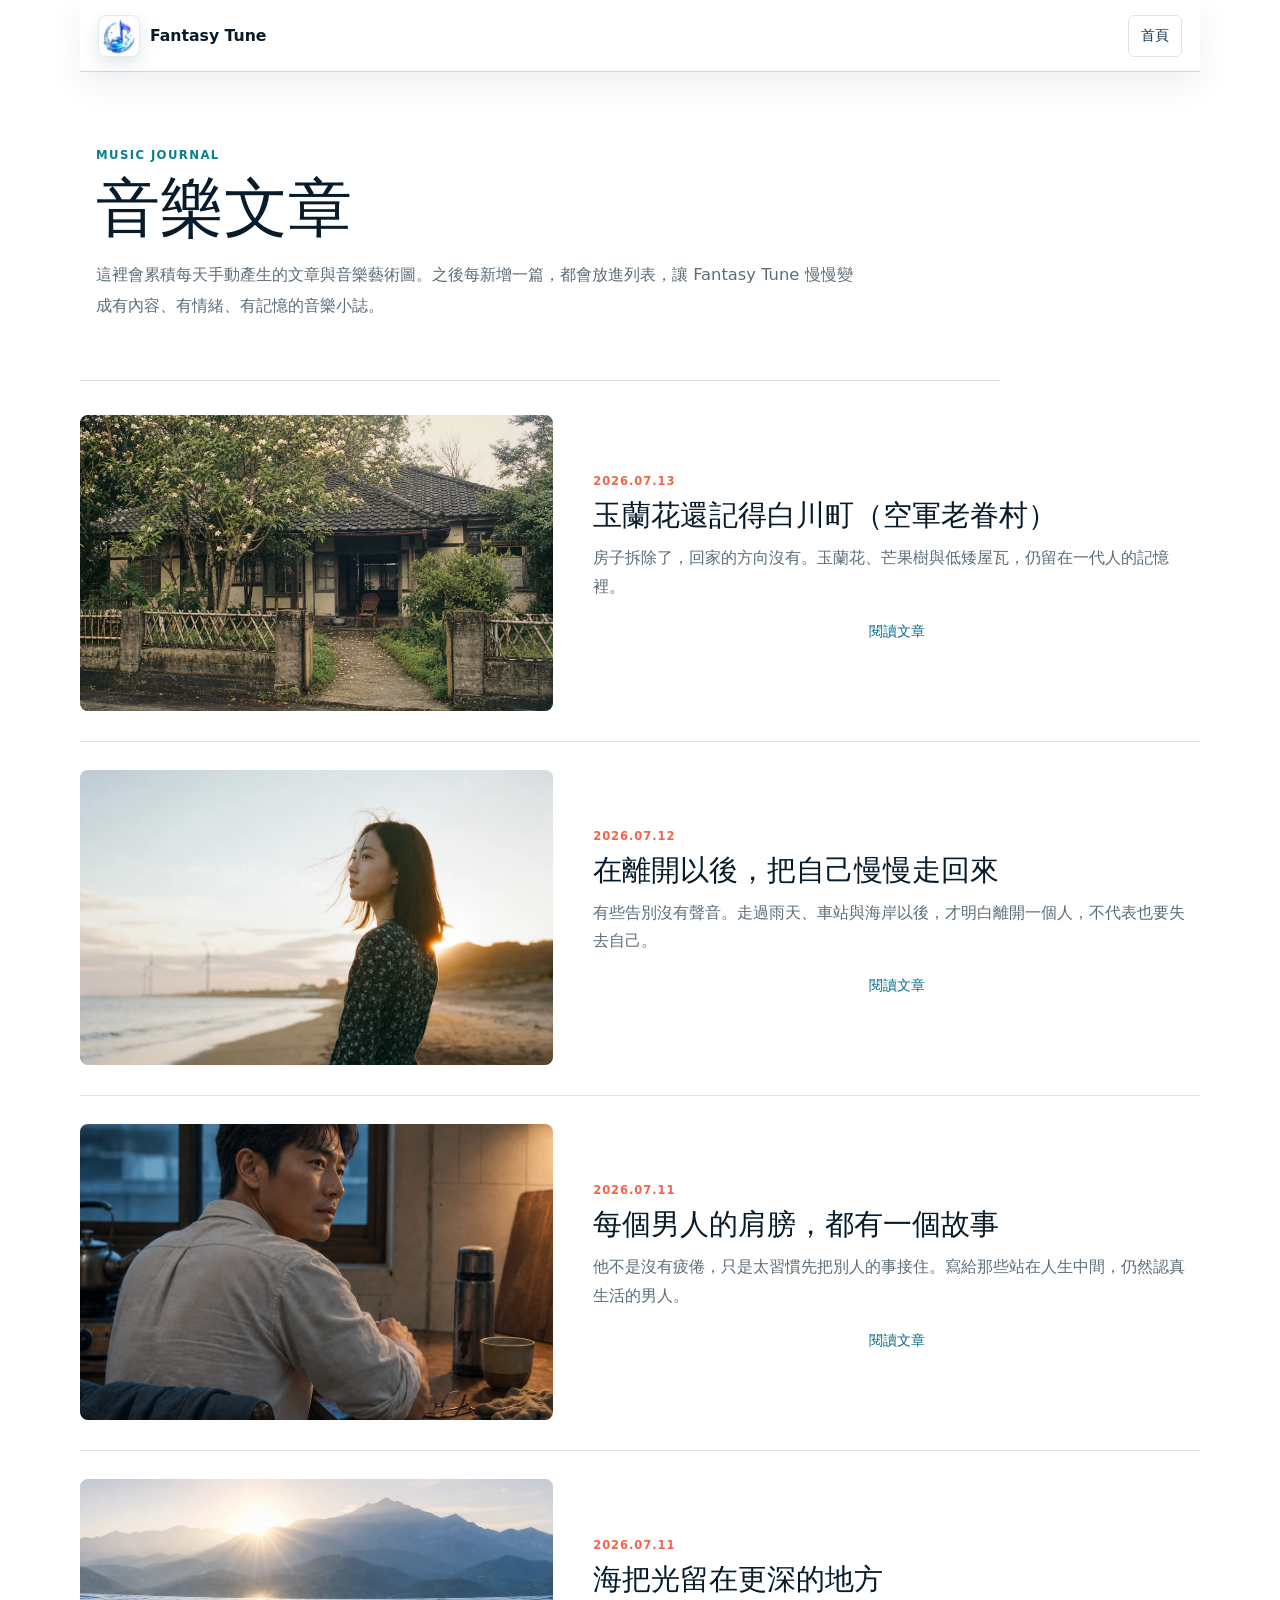
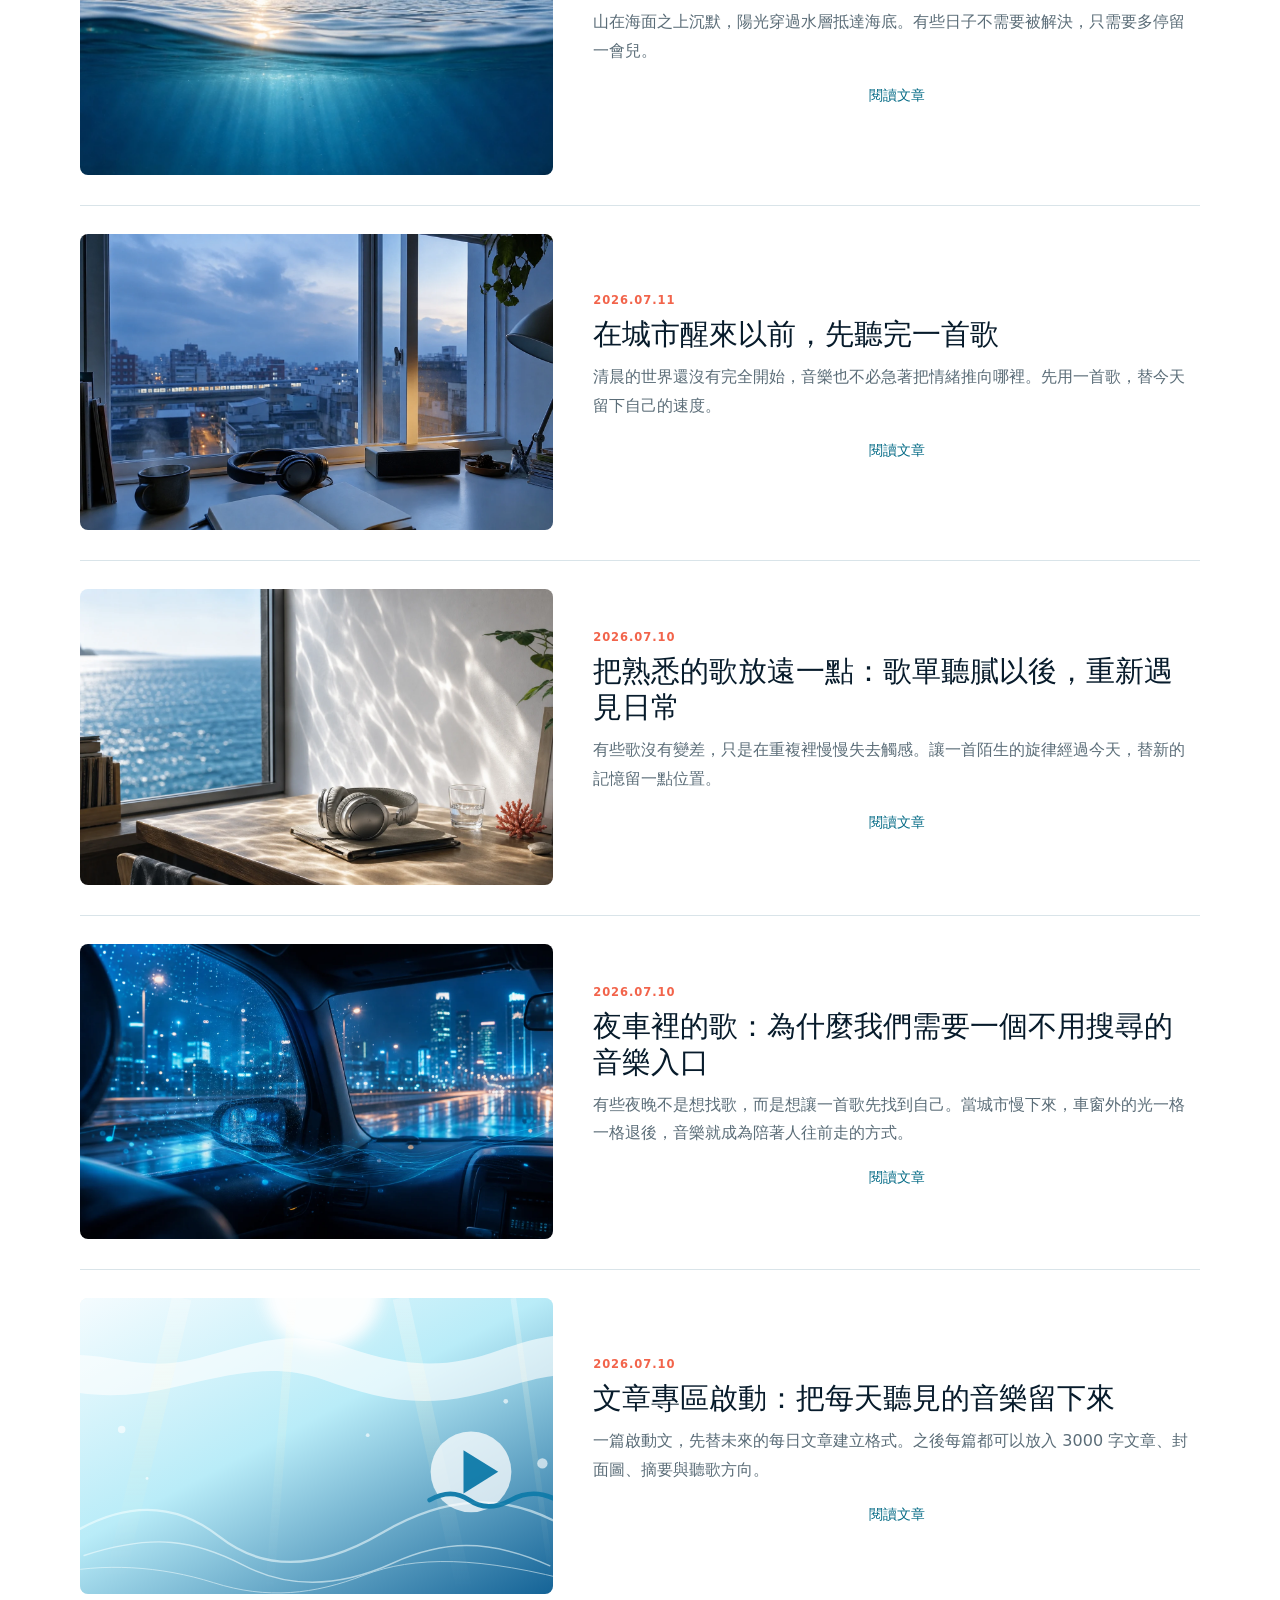
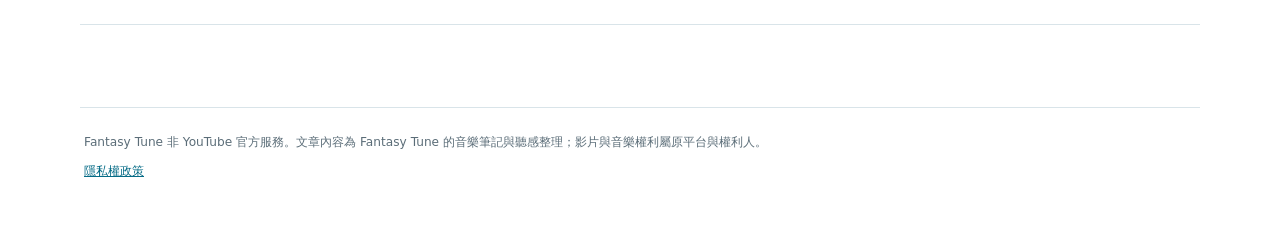
==== articles.html @ 17bbf9a2 "Publish Shirakawa air force village photo essay" ====
<!doctype html>
<html lang="zh-Hant">
  <head>
    <meta charset="UTF-8" />
    <meta name="viewport" content="width=device-width, initial-scale=1.0" />
    <meta name="description" content="Fantasy Tune 音樂文章專區，累積每日音樂心情、聽歌筆記與療癒聲景文章。" />
    <meta name="theme-color" content="#f8fdff" />
    <meta property="og:type" content="website" />
    <meta property="og:locale" content="zh_TW" />
    <meta property="og:site_name" content="Fantasy Tune" />
    <meta property="og:title" content="Fantasy Tune 音樂文章" />
    <meta property="og:description" content="每天累積一篇音樂文章，記錄趨勢、心情、夜晚與陪伴感。" />
    <meta property="og:image" content="https://fantasy-76930.github.io/Fantasy-Tune/assets/article-cover-default.svg" />
    <title>Fantasy Tune 音樂文章</title>
    <link rel="manifest" href="./manifest.webmanifest" />
    <link rel="icon" href="./assets/favicon.ico" sizes="any" />
    <link rel="icon" href="./assets/favicon-32.png" type="image/png" sizes="32x32" />
    <link rel="apple-touch-icon" href="./assets/apple-touch-icon.png" />
    <link rel="stylesheet" href="./styles.css?v=41" />
  </head>
  <body>
    <div class="app-shell article-shell">
      <header class="topbar" aria-label="主要導覽">
        <a class="brand" href="./" aria-label="Fantasy Tune 首頁">
          <span class="brand-mark" aria-hidden="true">
            <img src="./assets/icon-192.png" alt="" />
          </span>
          <span>Fantasy Tune</span>
        </a>
        <div class="topbar-actions">
          <a class="icon-button" href="./">首頁</a>
        </div>
      </header>

      <main class="article-index">
        <section class="article-hero" aria-labelledby="articleIndexTitle">
          <p class="eyebrow">Music journal</p>
          <h1 id="articleIndexTitle">音樂文章</h1>
          <p>
            這裡會累積每天手動產生的文章與音樂藝術圖。之後每新增一篇，都會放進列表，讓 Fantasy Tune 慢慢變成有內容、有情緒、有記憶的音樂小誌。
          </p>
        </section>

        <section class="article-list" aria-label="文章列表">
          <article class="article-card">
            <a class="article-cover" href="./articles/2026-07-13-shirakawa-air-force-village.html">
              <img
                class="article-shirakawa-cover"
                src="./assets/article-2026-07-13-shirakawa-village-01.webp"
                alt="玉蘭花樹下的白川町空軍老眷村日式平房"
              />
            </a>
            <div class="article-card-body">
              <p class="article-date">2026.07.13</p>
              <h2>
                <a href="./articles/2026-07-13-shirakawa-air-force-village.html">玉蘭花還記得白川町（空軍老眷村）</a>
              </h2>
              <p>
                房子拆除了，回家的方向沒有。玉蘭花、芒果樹與低矮屋瓦，仍留在一代人的記憶裡。
              </p>
              <a class="text-link" href="./articles/2026-07-13-shirakawa-air-force-village.html">閱讀文章</a>
            </div>
          </article>

          <article class="article-card">
            <a class="article-cover" href="./articles/2026-07-12-walking-back-to-myself.html">
              <img
                class="article-walking-cover"
                src="./assets/article-2026-07-12-walking-back-01.webp"
                alt="夕陽下，一名女子獨自站在海岸回望"
              />
            </a>
            <div class="article-card-body">
              <p class="article-date">2026.07.12</p>
              <h2>
                <a href="./articles/2026-07-12-walking-back-to-myself.html">在離開以後，把自己慢慢走回來</a>
              </h2>
              <p>
                有些告別沒有聲音。走過雨天、車站與海岸以後，才明白離開一個人，不代表也要失去自己。
              </p>
              <a class="text-link" href="./articles/2026-07-12-walking-back-to-myself.html">閱讀文章</a>
            </div>
          </article>

          <article class="article-card">
            <a class="article-cover" href="./articles/2026-07-11-every-man-shoulders.html">
              <img
                src="./assets/article-2026-07-11-every-man-shoulders-01.webp"
                alt="清晨窗邊，一名中年男人安靜坐在桌前回望"
              />
            </a>
            <div class="article-card-body">
              <p class="article-date">2026.07.11</p>
              <h2>
                <a href="./articles/2026-07-11-every-man-shoulders.html">每個男人的肩膀，都有一個故事</a>
              </h2>
              <p>
                他不是沒有疲倦，只是太習慣先把別人的事接住。寫給那些站在人生中間，仍然認真生活的男人。
              </p>
              <a class="text-link" href="./articles/2026-07-11-every-man-shoulders.html">閱讀文章</a>
            </div>
          </article>

          <article class="article-card">
            <a class="article-cover" href="./articles/2026-07-11-light-through-the-sea.html">
              <img
                class="article-ocean-cover"
                src="./assets/article-2026-07-11-light-through-sea-01.webp"
                alt="山脈、海面與陽光穿透海底的寧靜景象"
              />
            </a>
            <div class="article-card-body">
              <p class="article-date">2026.07.11</p>
              <h2>
                <a href="./articles/2026-07-11-light-through-the-sea.html">海把光留在更深的地方</a>
              </h2>
              <p>
                山在海面之上沉默，陽光穿過水層抵達海底。有些日子不需要被解決，只需要多停留一會兒。
              </p>
              <a class="text-link" href="./articles/2026-07-11-light-through-the-sea.html">閱讀文章</a>
            </div>
          </article>

          <article class="article-card">
            <a class="article-cover" href="./articles/2026-07-11-before-city-wakes.html">
              <img
                src="./assets/article-2026-07-11-before-city-wakes.webp"
                alt="清晨城市窗景前的耳機、筆記本、茶杯與音響"
              />
            </a>
            <div class="article-card-body">
              <p class="article-date">2026.07.11</p>
              <h2>
                <a href="./articles/2026-07-11-before-city-wakes.html">在城市醒來以前，先聽完一首歌</a>
              </h2>
              <p>
                清晨的世界還沒有完全開始，音樂也不必急著把情緒推向哪裡。先用一首歌，替今天留下自己的速度。
              </p>
              <a class="text-link" href="./articles/2026-07-11-before-city-wakes.html">閱讀文章</a>
            </div>
          </article>

          <article class="article-card">
            <a class="article-cover" href="./articles/2026-07-10-unfamiliar-song.html">
              <img
                src="./assets/article-2026-07-10-unfamiliar-song.webp"
                alt="海景窗邊的木桌、耳機與映在白牆上的水面波光"
              />
            </a>
            <div class="article-card-body">
              <p class="article-date">2026.07.10</p>
              <h2>
                <a href="./articles/2026-07-10-unfamiliar-song.html">把熟悉的歌放遠一點：歌單聽膩以後，重新遇見日常</a>
              </h2>
              <p>
                有些歌沒有變差，只是在重複裡慢慢失去觸感。讓一首陌生的旋律經過今天，替新的記憶留一點位置。
              </p>
              <a class="text-link" href="./articles/2026-07-10-unfamiliar-song.html">閱讀文章</a>
            </div>
          </article>

          <article class="article-card">
            <a class="article-cover" href="./articles/2026-07-10-night-drive-music-companion.html">
              <img src="./assets/article-2026-07-10-night-drive.webp" alt="夜晚車窗外的城市燈光與藍色音樂流線" />
            </a>
            <div class="article-card-body">
              <p class="article-date">2026.07.10</p>
              <h2>
                <a href="./articles/2026-07-10-night-drive-music-companion.html">夜車裡的歌：為什麼我們需要一個不用搜尋的音樂入口</a>
              </h2>
              <p>
                有些夜晚不是想找歌，而是想讓一首歌先找到自己。當城市慢下來，車窗外的光一格一格退後，音樂就成為陪著人往前走的方式。
              </p>
              <a class="text-link" href="./articles/2026-07-10-night-drive-music-companion.html">閱讀文章</a>
            </div>
          </article>

          <article class="article-card">
            <a class="article-cover" href="./articles/2026-07-10-fantasy-tune-start.html">
              <img src="./assets/article-cover-default.svg" alt="深海光線與播放鍵的音樂文章封面" />
            </a>
            <div class="article-card-body">
              <p class="article-date">2026.07.10</p>
              <h2>
                <a href="./articles/2026-07-10-fantasy-tune-start.html">文章專區啟動：把每天聽見的音樂留下來</a>
              </h2>
              <p>
                一篇啟動文，先替未來的每日文章建立格式。之後每篇都可以放入 3000 字文章、封面圖、摘要與聽歌方向。
              </p>
              <a class="text-link" href="./articles/2026-07-10-fantasy-tune-start.html">閱讀文章</a>
            </div>
          </article>
        </section>
      </main>

      <footer class="site-footer" aria-label="網站聲明">
        <p>Fantasy Tune 非 YouTube 官方服務。文章內容為 Fantasy Tune 的音樂筆記與聽感整理；影片與音樂權利屬原平台與權利人。</p>
        <p><a href="./privacy.html">隱私權政策</a></p>
      </footer>
    </div>
  </body>
</html>
---- styles.css ----
:root {
  --ink: #071b2b;
  --ink-soft: #183446;
  --muted: #5b6d78;
  --soft: #81929d;
  --line: #d9e4e9;
  --line-strong: #b7cbd3;
  --white: #ffffff;
  --mist: #f4f8f9;
  --ice: #e9f5f7;
  --ocean: #056b86;
  --deep-ocean: #073852;
  --teal: #00a7a5;
  --coral: #f2644b;
  --amber: #e8a72d;
  --green: #4d9b72;
  --violet: #765b9a;
  --blue: #4d8bc8;
  --red: #e9544d;
  --cyan: #087f91;
  --accent: #056b86;
  --panel: rgb(255 255 255 / 92%);
  --shadow-sm: 0 8px 24px rgb(8 46 66 / 8%);
  --shadow-md: 0 18px 48px rgb(8 46 66 / 12%);
  color: var(--ink);
  background: var(--white);
  font-family:
    Inter,
    "Noto Sans TC",
    "PingFang TC",
    "Microsoft JhengHei",
    system-ui,
    sans-serif;
  font-synthesis: none;
  text-rendering: optimizeLegibility;
}

* {
  box-sizing: border-box;
}

html {
  scroll-behavior: smooth;
}

body {
  min-width: 320px;
  min-height: 100vh;
  margin: 0;
  overflow-x: hidden;
  background: var(--white);
}

body::before {
  display: none;
}

button,
input {
  font: inherit;
}

button,
a {
  -webkit-tap-highlight-color: transparent;
}

button:focus-visible,
a:focus-visible,
input:focus-visible,
summary:focus-visible {
  outline: 3px solid rgb(0 167 165 / 28%);
  outline-offset: 3px;
}

img {
  display: block;
  max-width: 100%;
}

svg {
  display: block;
  width: 20px;
  height: 20px;
  fill: currentColor;
}

h1,
h2,
h3,
p {
  margin-top: 0;
}

h1,
h2,
h3 {
  color: var(--ink);
  font-weight: 780;
  letter-spacing: 0;
}

a {
  color: inherit;
}

[hidden] {
  display: none !important;
}

.app-shell {
  width: min(calc(100% - 32px), 1440px);
  margin: 0 auto;
  padding: 0 0 46px;
}

.topbar {
  position: sticky;
  top: 0;
  z-index: 20;
  display: flex;
  min-height: 72px;
  align-items: center;
  gap: 26px;
  padding: 10px 18px;
  border: 0;
  border-bottom: 1px solid rgb(183 203 211 / 72%);
  border-radius: 0;
  background: rgb(255 255 255 / 94%);
  box-shadow: 0 12px 34px rgb(8 46 66 / 7%);
  backdrop-filter: blur(20px) saturate(1.2);
}

.brand {
  display: inline-flex;
  flex: 0 0 auto;
  align-items: center;
  gap: 10px;
  color: var(--ink);
  font-size: 0.98rem;
  font-weight: 820;
  text-decoration: none;
  white-space: nowrap;
}

.brand-mark {
  display: grid;
  width: 42px;
  height: 42px;
  place-items: center;
  overflow: hidden;
  border: 1px solid rgb(7 56 82 / 10%);
  border-radius: 8px;
  background: #fff;
  box-shadow: 0 7px 18px rgb(8 68 91 / 12%);
}

.brand-mark img {
  width: 100%;
  height: 100%;
  object-fit: cover;
}

.primary-nav {
  display: flex;
  min-width: 0;
  align-items: center;
  gap: 4px;
}

.primary-nav a {
  display: inline-flex;
  min-height: 38px;
  align-items: center;
  padding: 0 11px;
  color: var(--muted);
  border-radius: 6px;
  font-size: 0.88rem;
  font-weight: 690;
  text-decoration: none;
  white-space: nowrap;
}

.primary-nav a:hover {
  color: var(--ink);
  background: var(--mist);
}

.primary-nav a.is-current {
  color: var(--deep-ocean);
  background: var(--ice);
}

.topbar-actions {
  display: flex;
  min-width: 0;
  align-items: center;
  gap: 8px;
  margin-left: auto;
}

.visitor-counter,
.icon-button,
.primary-action,
.secondary-action,
.text-link,
.song-actions a,
.search-row button {
  display: inline-flex;
  align-items: center;
  justify-content: center;
  text-decoration: none;
}

.visitor-counter {
  min-height: 40px;
  gap: 7px;
  padding: 0 9px;
  color: var(--muted);
  border: 1px solid var(--line);
  border-radius: 6px;
  background: rgb(255 255 255 / 78%);
  font-size: 0.75rem;
  white-space: nowrap;
}

.visitor-counter img {
  width: auto;
  max-width: 166px;
  height: 20px;
  object-fit: contain;
}

.icon-button {
  min-width: 42px;
  min-height: 42px;
  gap: 7px;
  padding: 0 12px;
  color: var(--ink-soft);
  border: 1px solid var(--line);
  border-radius: 6px;
  background: #fff;
  cursor: pointer;
  font-size: 0.86rem;
  font-weight: 720;
}

.icon-button:hover {
  border-color: var(--line-strong);
  background: var(--mist);
}

.share-button {
  color: #fff;
  border-color: var(--ocean);
  background: var(--ocean);
}

.share-button:hover {
  color: #fff;
  border-color: var(--deep-ocean);
  background: var(--deep-ocean);
}

.hero {
  position: relative;
  isolation: isolate;
  min-height: 720px;
  overflow: hidden;
  padding: 82px 56px 62px;
  color: #fff;
  background: #087f9f url("./assets/deepsea-background.webp") center 42% / cover no-repeat;
}

.hero::before {
  position: absolute;
  inset: 0;
  z-index: -1;
  content: "";
  background: rgb(2 34 51 / 30%);
}

.hero-copy {
  position: relative;
  z-index: 2;
  max-width: 640px;
  min-width: 0;
}

.hero .eyebrow {
  color: #c8fff7;
}

.eyebrow {
  margin-bottom: 13px;
  color: var(--cyan);
  font-size: 0.73rem;
  font-weight: 820;
  letter-spacing: 0.12em;
  text-transform: uppercase;
}

.hero h1 {
  max-width: 700px;
  margin-bottom: 24px;
  color: #fff;
  font-size: 5rem;
  line-height: 0.95;
  text-shadow: 0 5px 28px rgb(0 28 44 / 24%);
}

.hero h1 span {
  display: block;
}

.hero h1 span:last-child {
  color: #fff;
}

.intro {
  max-width: 610px;
  margin-bottom: 18px;
  color: rgb(255 255 255 / 92%);
  font-size: 1.08rem;
  line-height: 1.8;
}

.terms-note {
  max-width: 610px;
  margin-bottom: 24px;
  color: rgb(255 255 255 / 70%);
  font-size: 0.78rem;
  line-height: 1.7;
}

.terms-note a {
  color: #fff;
  font-weight: 730;
}

.signal-row {
  display: grid;
  grid-template-columns: repeat(3, minmax(0, 1fr));
  max-width: 570px;
  margin: 0 0 24px;
  border-top: 1px solid rgb(255 255 255 / 30%);
  border-bottom: 1px solid rgb(255 255 255 / 30%);
}

.signal-row > span {
  display: grid;
  min-height: 74px;
  align-content: center;
  gap: 2px;
  padding: 12px 16px;
  color: rgb(255 255 255 / 72%);
  font-size: 0.73rem;
}

.signal-row > span + span {
  border-left: 1px solid rgb(255 255 255 / 25%);
}

.signal-row strong {
  color: #fff;
  font-size: 1.28rem;
  font-weight: 810;
}

.hero-actions {
  display: flex;
  flex-wrap: wrap;
  gap: 10px;
}

.primary-action,
.secondary-action {
  min-height: 48px;
  gap: 8px;
  padding: 0 18px;
  border-radius: 6px;
  font-size: 0.92rem;
  font-weight: 780;
}

.primary-action {
  color: #fff;
  background: var(--deep-ocean);
  box-shadow: 0 12px 28px rgb(7 56 82 / 22%);
}

.primary-action:hover {
  background: var(--ocean);
  transform: translateY(-1px);
}

.hero .primary-action {
  color: var(--deep-ocean);
  background: #fff;
  box-shadow: 0 14px 30px rgb(0 29 44 / 22%);
}

.hero .primary-action:hover {
  color: #fff;
  background: var(--deep-ocean);
}

.hero .secondary-action {
  color: #fff;
  border-color: rgb(255 255 255 / 46%);
  background: rgb(4 40 57 / 36%);
  backdrop-filter: blur(12px);
}

.hero .secondary-action:hover {
  background: rgb(4 40 57 / 62%);
}

.secondary-action {
  color: var(--ink);
  border: 1px solid var(--line-strong);
  background: rgb(255 255 255 / 74%);
}

.secondary-action:hover {
  background: #fff;
}

.now-card {
  position: absolute;
  right: 42px;
  bottom: 34px;
  z-index: 3;
  display: grid;
  width: min(470px, 42%);
  grid-template-columns: 168px minmax(0, 1fr);
  min-width: 0;
  min-height: 156px;
  overflow: hidden;
  color: #fff;
  border: 1px solid rgb(255 255 255 / 24%);
  border-radius: 8px;
  background: rgb(2 29 44 / 86%);
  box-shadow: 0 24px 58px rgb(0 25 39 / 28%);
  backdrop-filter: blur(20px) saturate(1.15);
}

.now-media {
  position: relative;
  min-height: 156px;
  overflow: hidden;
  background: var(--deep-ocean);
}

.now-media::after {
  position: absolute;
  inset: 0;
  content: "";
  background: rgb(2 23 36 / 10%);
}

.now-media img {
  width: 100%;
  height: 100%;
  object-fit: cover;
  transition: transform 420ms ease;
}

.now-card:hover .now-media img {
  transform: scale(1.035);
}

.equalizer {
  position: absolute;
  right: 14px;
  bottom: 14px;
  z-index: 2;
  display: flex;
  height: 40px;
  align-items: end;
  gap: 4px;
  padding: 8px 9px;
  border: 1px solid rgb(255 255 255 / 24%);
  border-radius: 6px;
  background: rgb(3 32 47 / 68%);
  backdrop-filter: blur(10px);
}

.equalizer span {
  width: 3px;
  height: 10px;
  border-radius: 1px;
  background: #6be0d1;
  animation: equalize 760ms ease-in-out infinite alternate;
}

.equalizer span:nth-child(2),
.equalizer span:nth-child(5) {
  animation-delay: -240ms;
}

.equalizer span:nth-child(3),
.equalizer span:nth-child(7) {
  animation-delay: -460ms;
}

.equalizer span:nth-child(4) {
  animation-delay: -120ms;
}

.now-card-body {
  min-width: 0;
  padding: 18px;
}

.now-label {
  margin-bottom: 7px;
  color: var(--coral);
  font-size: 0.72rem;
  font-weight: 830;
  letter-spacing: 0.08em;
}

.now-card h2 {
  display: -webkit-box;
  margin-bottom: 8px;
  overflow: hidden;
  color: #fff;
  font-size: 1.18rem;
  line-height: 1.28;
  overflow-wrap: anywhere;
  -webkit-box-orient: vertical;
  -webkit-line-clamp: 2;
}

.now-card-body > p:not(.now-label) {
  margin-bottom: 0;
  color: rgb(255 255 255 / 68%);
  font-size: 0.76rem;
  line-height: 1.5;
}

.mini-list {
  display: none;
}

.mini-list a {
  display: grid;
  grid-template-columns: 30px minmax(0, 1fr);
  gap: 2px 10px;
  align-items: center;
  padding: 10px 2px;
  text-decoration: none;
}

.mini-list a + a {
  border-top: 1px solid var(--line);
}

.mini-list a:hover strong {
  color: var(--ocean);
}

.mini-list span {
  grid-row: span 2;
  color: var(--soft);
  font-size: 0.78rem;
  font-weight: 780;
}

.mini-list strong,
.mini-list small {
  overflow: hidden;
  text-overflow: ellipsis;
  white-space: nowrap;
}

.mini-list strong {
  color: var(--ink);
  font-size: 0.86rem;
}

.mini-list small {
  color: var(--muted);
  font-size: 0.76rem;
}

.ticker-strip {
  overflow: hidden;
  border-bottom: 1px solid var(--line);
  background: #fff;
}

.ticker-window {
  display: flex;
  min-height: 50px;
  align-items: center;
  overflow: hidden;
}

.ticker-track {
  display: flex;
  width: max-content;
  min-width: 100%;
  gap: 34px;
  padding: 0 18px;
  color: var(--muted);
  font-size: 0.8rem;
  white-space: nowrap;
  animation: tickerMove 46s linear infinite;
}

.ticker-track span {
  display: inline-flex;
  align-items: center;
  gap: 9px;
}

.ticker-track span::before {
  width: 20px;
  height: 2px;
  background: var(--coral);
  content: "";
}

.ticker-track strong {
  color: var(--ink);
}

.content-map {
  display: grid;
  grid-template-columns: repeat(4, minmax(0, 1fr));
  border-bottom: 1px solid var(--line);
  background: #fff;
}

.content-map a {
  display: grid;
  grid-template-columns: 34px minmax(0, 1fr);
  gap: 3px 10px;
  min-width: 0;
  padding: 24px 22px;
  color: var(--ink);
  text-decoration: none;
  transition: background-color 160ms ease;
}

.content-map a + a {
  border-left: 1px solid var(--line);
}

.content-map a:hover,
.content-map a.is-current {
  background: var(--mist);
}

.content-map a.is-current {
  box-shadow: inset 0 3px var(--teal);
}

.content-map span {
  grid-row: span 2;
  color: var(--coral);
  font-family: "SFMono-Regular", Consolas, monospace;
  font-size: 0.72rem;
  font-weight: 780;
}

.content-map strong {
  overflow: hidden;
  font-size: 0.92rem;
  text-overflow: ellipsis;
  white-space: nowrap;
}

.content-map small {
  color: var(--muted);
  font-size: 0.72rem;
}

.pack-section,
.song-section,
.ambient-section,
.search-section,
.article-section,
.article-index {
  margin-top: 96px;
  scroll-margin-top: 96px;
}

.section-heading {
  display: grid;
  grid-template-columns: 48px minmax(0, 1fr) auto;
  align-items: end;
  gap: 18px;
  margin-bottom: 28px;
  padding-bottom: 20px;
  border-bottom: 1px solid var(--line);
}

.section-number {
  position: relative;
  align-self: stretch;
  color: var(--line-strong);
  font-family: "SFMono-Regular", Consolas, monospace;
  font-size: 1rem;
  font-weight: 760;
}

.section-heading .section-number::after {
  position: absolute;
  top: 30px;
  left: 7px;
  width: 1px;
  height: 30px;
  content: "";
  background: var(--line-strong);
  box-shadow:
    7px 8px 0 1px var(--line),
    15px 18px 0 0 var(--line-strong);
}

.ambient-number {
  display: block;
  margin-bottom: 24px;
  color: rgb(255 255 255 / 36%);
}

.section-heading h2 {
  margin-bottom: 8px;
  font-size: 2rem;
  line-height: 1.15;
}

.section-deck {
  max-width: 680px;
  margin: 0;
  color: var(--muted);
  font-size: 0.92rem;
  line-height: 1.7;
}

.text-link {
  flex: 0 0 auto;
  min-height: 40px;
  gap: 6px;
  color: var(--ocean);
  font-size: 0.86rem;
  font-weight: 780;
}

.text-link:hover {
  color: var(--coral);
}

.text-link svg {
  width: 17px;
  height: 17px;
  fill: none;
  stroke: currentColor;
  stroke-linecap: round;
  stroke-linejoin: round;
  stroke-width: 1.8;
}

.pack-grid {
  display: grid;
  grid-template-columns: repeat(4, minmax(0, 1fr));
  gap: 12px;
  padding: 0;
}

.pack-card {
  position: relative;
  display: grid;
  grid-template-columns: 72px minmax(0, 1fr) 38px;
  min-height: 112px;
  align-items: center;
  gap: 13px;
  padding: 13px;
  overflow: hidden;
  color: var(--ink);
  border: 1px solid var(--line);
  border-radius: 8px;
  background: #fff;
  text-align: left;
  cursor: pointer;
  transition:
    border-color 160ms ease,
    box-shadow 160ms ease,
    transform 160ms ease;
}

.pack-card:nth-child(1),
.pack-card:nth-child(2),
.pack-card:nth-child(11),
.pack-card:nth-child(12) {
  grid-column: span 2;
  grid-template-columns: 92px minmax(0, 1fr) 42px;
}

.pack-card:nth-child(1) .pack-thumb,
.pack-card:nth-child(2) .pack-thumb,
.pack-card:nth-child(11) .pack-thumb,
.pack-card:nth-child(12) .pack-thumb {
  width: 92px;
  height: 82px;
}

.pack-card:hover {
  border-color: var(--line-strong);
  box-shadow: var(--shadow-sm);
  transform: translateY(-2px);
}

.pack-card.is-active {
  border-color: var(--accent);
  box-shadow: 0 0 0 2px color-mix(in srgb, var(--accent) 14%, transparent);
}

.pack-thumb {
  width: 72px;
  height: 72px;
  border-radius: 6px;
  background-position: center;
  background-size: cover;
}

.pack-copy {
  display: grid;
  min-width: 0;
  gap: 5px;
}

.pack-copy strong {
  overflow: hidden;
  color: var(--ink);
  font-size: 0.96rem;
  text-overflow: ellipsis;
  white-space: nowrap;
}

.pack-copy span {
  display: -webkit-box;
  overflow: hidden;
  color: var(--muted);
  font-size: 0.78rem;
  line-height: 1.45;
  -webkit-box-orient: vertical;
  -webkit-line-clamp: 2;
}

.play-chip {
  display: grid;
  width: 38px;
  height: 38px;
  place-items: center;
  color: var(--ocean);
  border: 1px solid var(--line);
  border-radius: 6px;
  background: var(--ice);
}

.play-chip svg {
  width: 17px;
  height: 17px;
}

.pack-card.is-active .play-chip {
  color: #fff;
  border-color: var(--accent);
  background: var(--accent);
}

.song-grid {
  display: grid;
  grid-template-columns: repeat(12, minmax(0, 1fr));
  column-gap: 24px;
}

.song-card {
  position: relative;
  display: grid;
  grid-column: span 6;
  grid-template-columns: 38px 88px minmax(0, 1fr) auto;
  min-width: 0;
  min-height: 112px;
  align-items: center;
  gap: 14px;
  padding: 14px 3px;
  border-bottom: 1px solid var(--line);
  background: #fff;
  animation: cardIn 420ms both;
  animation-delay: var(--delay);
  transition: background-color 160ms ease;
}

.song-card:hover {
  background: var(--mist);
}

.rank {
  color: var(--soft);
  font-family: "SFMono-Regular", Consolas, monospace;
  font-size: 0.82rem;
  font-weight: 760;
}

.song-art {
  position: relative;
  display: block;
  width: 88px;
  aspect-ratio: 4 / 3;
  overflow: hidden;
  border-radius: 6px;
  background: var(--deep-ocean);
}

.song-art img {
  width: 100%;
  height: 100%;
  object-fit: cover;
  transition: transform 320ms ease;
}

.song-card:hover .song-art img {
  transform: scale(1.05);
}

.song-art::after {
  position: absolute;
  inset: 0;
  content: "";
  background: rgb(0 20 31 / 8%);
}

.play-overlay {
  position: absolute;
  right: 7px;
  bottom: 7px;
  z-index: 1;
  display: grid;
  width: 30px;
  height: 30px;
  place-items: center;
  color: #fff;
  border: 1px solid rgb(255 255 255 / 32%);
  border-radius: 5px;
  background: rgb(4 52 73 / 84%);
}

.play-overlay svg {
  width: 14px;
  height: 14px;
}

.song-body {
  min-width: 0;
}

.song-body p {
  margin-bottom: 5px;
  color: var(--coral);
  font-size: 0.68rem;
  font-weight: 820;
  letter-spacing: 0.04em;
}

.song-body h3 {
  display: -webkit-box;
  margin-bottom: 4px;
  overflow: hidden;
  font-size: 0.94rem;
  line-height: 1.35;
  -webkit-box-orient: vertical;
  -webkit-line-clamp: 2;
}

.song-body > span {
  display: block;
  overflow: hidden;
  color: var(--muted);
  font-size: 0.78rem;
  text-overflow: ellipsis;
  white-space: nowrap;
}

.song-body small {
  display: block;
  margin-top: 6px;
  color: var(--soft);
  font-size: 0.64rem;
}

.song-actions {
  display: grid;
  gap: 6px;
}

.song-actions a {
  min-width: 67px;
  min-height: 32px;
  padding: 0 8px;
  color: var(--muted);
  border: 1px solid var(--line);
  border-radius: 5px;
  background: #fff;
  font-size: 0.7rem;
  font-weight: 760;
}

.song-actions a:hover {
  color: var(--ocean);
  border-color: var(--line-strong);
}

.song-card:nth-child(-n + 4) {
  grid-column: span 3;
  grid-template-columns: 1fr;
  min-height: 350px;
  align-content: start;
  gap: 0;
  margin-bottom: 28px;
  padding: 0 0 16px;
  overflow: hidden;
  border: 1px solid var(--line);
  border-radius: 8px;
  background: #fff;
}

.song-card:nth-child(-n + 4):hover {
  background: #fff;
  box-shadow: var(--shadow-sm);
}

.song-card:nth-child(-n + 4) .rank {
  position: absolute;
  top: 12px;
  left: 12px;
  z-index: 2;
  padding: 6px 8px;
  color: #fff;
  border: 1px solid rgb(255 255 255 / 28%);
  border-radius: 5px;
  background: rgb(2 29 44 / 76%);
  backdrop-filter: blur(8px);
}

.song-card:nth-child(-n + 4) .song-art {
  width: 100%;
  aspect-ratio: 16 / 10;
  border-radius: 0;
}

.song-card:nth-child(-n + 4) .play-overlay {
  width: 38px;
  height: 38px;
}

.song-card:nth-child(-n + 4) .song-body {
  padding: 16px 16px 10px;
}

.song-card:nth-child(-n + 4) .song-body h3 {
  font-size: 1.02rem;
}

.song-card:nth-child(-n + 4) .song-actions {
  display: flex;
  gap: 7px;
  padding: 0 16px;
}

.song-card:nth-child(-n + 4) .song-actions a {
  flex: 1 1 0;
}

.ambient-section {
  padding: 54px 42px 42px;
  background: #062c42;
}

.ambient-stage {
  display: grid;
  grid-template-columns: minmax(0, 1fr) auto;
  min-height: 220px;
  align-items: end;
  gap: 40px;
  padding: 0;
  color: #fff;
  background: transparent;
}

.ambient-stage .eyebrow {
  color: #74ded3;
}

.ambient-stage h2 {
  max-width: 880px;
  margin-bottom: 16px;
  color: #fff;
  font-size: 2.8rem;
  line-height: 1.08;
}

.ambient-stage p:not(.eyebrow) {
  max-width: 700px;
  margin-bottom: 0;
  color: rgb(255 255 255 / 76%);
  line-height: 1.8;
}

.ambient-play {
  min-width: 136px;
  color: var(--deep-ocean);
  background: #fff;
  box-shadow: none;
}

.ambient-play:hover {
  color: #fff;
  background: var(--teal);
}

.ambient-grid {
  display: grid;
  grid-template-columns: repeat(12, minmax(0, 1fr));
  gap: 12px;
  margin-top: 34px;
}

.ambient-card {
  position: relative;
  grid-column: span 3;
  min-height: 260px;
  overflow: hidden;
  color: #fff;
  border-radius: 8px;
  background: var(--deep-ocean);
  text-decoration: none;
  animation: cardIn 420ms both;
  animation-delay: var(--delay);
}

.ambient-card:nth-child(-n + 2) {
  grid-column: span 6;
  min-height: 330px;
}

.ambient-thumb {
  position: absolute;
  inset: 0;
  display: block;
  overflow: hidden;
}

.ambient-thumb img {
  width: 100%;
  height: 100%;
  object-fit: cover;
  transition: transform 520ms ease;
}

.ambient-card:hover .ambient-thumb img {
  transform: scale(1.04);
}

.ambient-thumb::after {
  position: absolute;
  inset: 0;
  content: "";
  background: rgb(2 20 31 / 16%);
}

.live-pill {
  position: absolute;
  top: 12px;
  left: 12px;
  z-index: 2;
  padding: 6px 8px;
  color: #fff;
  border: 1px solid rgb(255 255 255 / 24%);
  border-radius: 5px;
  background: rgb(2 26 39 / 62%);
  font-size: 0.66rem;
  font-weight: 790;
  backdrop-filter: blur(8px);
}

.ambient-pulse {
  position: absolute;
  top: 12px;
  right: 12px;
  z-index: 2;
  display: grid;
  width: 38px;
  height: 38px;
  place-items: center;
  color: #fff;
  border: 1px solid rgb(255 255 255 / 28%);
  border-radius: 5px;
  background: rgb(2 26 39 / 58%);
  backdrop-filter: blur(8px);
}

.ambient-pulse svg {
  width: 17px;
  height: 17px;
  fill: none;
  stroke: currentColor;
  stroke-linecap: round;
  stroke-linejoin: round;
  stroke-width: 1.8;
}

.ambient-copy {
  position: absolute;
  right: 0;
  bottom: 0;
  left: 0;
  z-index: 1;
  display: grid;
  gap: 7px;
  padding: 22px;
  background: rgb(2 20 31 / 76%);
}

.ambient-copy strong {
  color: #fff;
  font-size: 1.04rem;
  line-height: 1.25;
}

.ambient-card:nth-child(-n + 2) .ambient-copy strong {
  font-size: 1.35rem;
}

.ambient-copy > span {
  display: -webkit-box;
  overflow: hidden;
  color: rgb(255 255 255 / 72%);
  font-size: 0.78rem;
  line-height: 1.55;
  -webkit-box-orient: vertical;
  -webkit-line-clamp: 2;
}

.search-section {
  display: grid;
  grid-template-columns: minmax(240px, 0.62fr) minmax(420px, 1fr);
  gap: 36px;
  align-items: center;
  padding: 34px;
  border-top: 1px solid #d2e7e7;
  border-bottom: 1px solid #d2e7e7;
  border-radius: 0;
  background: #eff8f7;
}

.search-section h2 {
  margin-bottom: 10px;
  font-size: 1.8rem;
  line-height: 1.2;
}

.search-panel {
  min-width: 0;
}

.search-panel label {
  display: block;
  margin-bottom: 8px;
  color: var(--muted);
  font-size: 0.76rem;
  font-weight: 760;
}

.search-row {
  position: relative;
  display: grid;
  grid-template-columns: minmax(0, 1fr) auto;
  gap: 8px;
}

.search-icon {
  position: absolute;
  top: 15px;
  left: 14px;
  width: 18px;
  height: 18px;
  fill: none;
  stroke: var(--soft);
  stroke-linecap: round;
  stroke-linejoin: round;
  stroke-width: 2;
  pointer-events: none;
}

.search-row input {
  width: 100%;
  min-width: 0;
  min-height: 48px;
  padding: 0 14px 0 42px;
  color: var(--ink);
  border: 1px solid var(--line-strong);
  border-radius: 6px;
  outline: none;
  background: #fff;
}

.search-row input:focus {
  border-color: var(--teal);
  box-shadow: 0 0 0 3px rgb(0 167 165 / 13%);
}

.search-row button {
  min-width: 84px;
  min-height: 48px;
  color: #fff;
  border: 0;
  border-radius: 6px;
  background: var(--deep-ocean);
  cursor: pointer;
  font-weight: 780;
}

.result-grid {
  grid-column: 2;
  display: grid;
  grid-template-columns: repeat(2, minmax(0, 1fr));
  gap: 8px;
}

.result-card {
  display: grid;
  gap: 5px;
  padding: 13px;
  border: 1px solid var(--line);
  border-radius: 6px;
  background: #fff;
  text-decoration: none;
}

.result-card span {
  color: var(--coral);
  font-size: 0.7rem;
  font-weight: 790;
}

.result-card strong {
  font-size: 0.88rem;
}

.article-feature,
.article-card {
  display: grid;
  grid-template-columns: minmax(320px, 0.78fr) minmax(0, 1fr);
  gap: 40px;
  padding: 0 0 30px;
  border-bottom: 1px solid var(--line);
}

.article-feature-cover,
.article-cover {
  display: block;
  aspect-ratio: 16 / 10;
  overflow: hidden;
  border-radius: 8px;
  background: var(--ice);
}

.article-feature-cover img,
.article-cover img,
.article-hero-image {
  width: 100%;
  height: 100%;
  object-fit: cover;
  transition: transform 420ms ease;
}

.article-feature-cover:hover img,
.article-cover:hover img {
  transform: scale(1.03);
}

.article-ocean-cover {
  object-position: center 30%;
}

.article-walking-cover {
  object-position: center 40%;
}

.article-shirakawa-cover {
  object-position: center 48%;
}

.article-feature-copy,
.article-card-body {
  display: grid;
  align-content: center;
  gap: 10px;
}

.article-date {
  margin: 0;
  color: var(--coral);
  font-size: 0.72rem;
  font-weight: 820;
  letter-spacing: 0.08em;
}

.article-feature h3,
.article-card h2 {
  margin: 0;
  font-size: 1.8rem;
  line-height: 1.25;
}

.article-feature a,
.article-card a,
.article-page a {
  text-decoration: none;
}

.article-feature-copy > p:not(.article-date),
.article-card-body > p:not(.article-date) {
  margin: 0;
  color: var(--muted);
  line-height: 1.8;
}

.article-read {
  width: fit-content;
  min-height: 42px;
  margin-top: 4px;
}

.article-shell {
  max-width: 1120px;
}

.article-hero {
  max-width: 920px;
  padding: 76px 16px 42px;
  border-bottom: 1px solid var(--line);
}

.article-hero h1,
.article-page h1 {
  margin-bottom: 18px;
  font-size: 4rem;
  line-height: 1.04;
  overflow-wrap: anywhere;
}

.article-hero p:not(.eyebrow),
.article-summary {
  max-width: 760px;
  color: var(--muted);
  font-size: 1.02rem;
  line-height: 1.9;
}

.article-list {
  display: grid;
  gap: 28px;
  margin-top: 34px;
}

.article-index {
  margin-top: 0;
}

.article-page {
  padding-top: 64px;
}

.article-page-header {
  max-width: 920px;
  padding: 0 18px 34px;
}

.article-page-header .article-date {
  margin-bottom: 14px;
}

.article-hero-image {
  max-height: 540px;
  border-radius: 8px;
}

.article-hero-image.article-portrait-hero {
  display: block;
  width: min(100%, 680px);
  height: auto;
  max-height: none;
  margin-inline: auto;
  object-fit: contain;
  background: #eaf7fb;
}

.article-hero-image.article-shirakawa-hero {
  display: block;
  width: 100%;
  height: auto;
  max-height: none;
  aspect-ratio: 3 / 2;
  object-fit: cover;
}

.article-image-note {
  max-width: 780px;
  margin: 12px 18px 0;
  color: var(--muted);
  font-size: 0.75rem;
  line-height: 1.7;
}

.article-soundtrack {
  display: grid;
  grid-template-columns: 48px minmax(0, 1fr);
  align-items: center;
  gap: 16px;
  max-width: 780px;
  min-height: 86px;
  margin: 0 18px 34px;
  padding: 16px 18px;
  border: 1px solid rgba(11, 79, 134, 0.2);
  border-radius: 8px;
  background: rgba(255, 255, 255, 0.82);
  color: var(--ink);
  transition:
    border-color 180ms ease,
    background-color 180ms ease;
}

.article-soundtrack:hover {
  border-color: rgba(255, 111, 50, 0.6);
  background: #fff;
}

.article-soundtrack:focus-visible {
  outline: 3px solid rgba(37, 208, 192, 0.35);
  outline-offset: 3px;
}

.article-soundtrack-play {
  display: grid;
  width: 48px;
  height: 48px;
  place-items: center;
  border-radius: 50%;
  background: var(--deep-ocean);
  color: #fff;
}

.article-soundtrack-play svg {
  width: 20px;
  height: 20px;
  fill: currentColor;
}

.article-soundtrack-copy {
  display: grid;
  gap: 3px;
  min-width: 0;
}

.article-soundtrack-copy small {
  color: var(--coral);
  font-size: 0.7rem;
  font-weight: 820;
}

.article-soundtrack-copy strong {
  overflow-wrap: anywhere;
  font-size: 1rem;
  line-height: 1.35;
}

.article-soundtrack-copy > span {
  color: var(--muted);
  font-size: 0.78rem;
}

.article-content {
  max-width: 780px;
  padding: 52px 18px;
}

.article-content p {
  margin-bottom: 0;
  color: var(--ink-soft);
  font-family:
    "Noto Serif TC",
    "Songti TC",
    PMingLiU,
    serif;
  font-size: 1.08rem;
  line-height: 2.05;
  word-break: normal;
  overflow-wrap: break-word;
}

.article-content p + p {
  margin-top: 22px;
}

.article-inline-figure {
  margin: 50px 0;
}

.article-inline-figure img {
  display: block;
  width: min(100%, 680px);
  height: auto;
  margin-inline: auto;
  border-radius: 8px;
}

.article-inline-figure figcaption {
  max-width: 680px;
  margin: 12px auto 0;
  color: var(--muted);
  font-size: 0.78rem;
  line-height: 1.7;
}

.article-photo-pair {
  display: grid;
  grid-template-columns: repeat(2, minmax(0, 1fr));
  gap: 16px;
  width: min(980px, calc(100vw - 32px));
  margin: 56px 50% 58px;
  transform: translateX(-50%);
}

.article-photo-pair img {
  display: block;
  width: 100%;
  aspect-ratio: 3 / 4;
  object-fit: cover;
  border-radius: 6px;
  background: #eaf7fb;
}

.article-photo-pair.article-landscape-pair img {
  aspect-ratio: 3 / 2;
}

.article-photo-pair.article-single-photo img {
  grid-column: 1 / -1;
}

.article-photo-pair figcaption {
  grid-column: 1 / -1;
  margin-top: 0;
  color: var(--muted);
  font-size: 0.78rem;
  line-height: 1.7;
  text-align: center;
}

.privacy-page {
  max-width: 1040px;
}

.privacy-main {
  display: grid;
  gap: 0;
  margin-top: 60px;
}

.privacy-hero {
  padding: 34px 8px 44px;
  border-bottom: 1px solid var(--line);
}

.privacy-hero h1 {
  margin-bottom: 14px;
  font-size: 3.3rem;
}

.privacy-hero p {
  max-width: 760px;
  color: var(--muted);
  line-height: 1.8;
}

.privacy-date {
  margin-top: 16px;
  font-size: 0.82rem;
  font-weight: 760;
}

.privacy-card {
  padding: 28px 8px;
  border-bottom: 1px solid var(--line);
}

.privacy-card h2 {
  margin-bottom: 12px;
  font-size: 1.2rem;
}

.privacy-card p,
.policy-list {
  max-width: 840px;
  color: var(--muted);
  line-height: 1.85;
}

.privacy-card p + p {
  margin-top: 10px;
}

.privacy-card a {
  color: var(--ocean);
  font-weight: 760;
}

.policy-list {
  display: grid;
  gap: 8px;
  padding-left: 1.2em;
}

.privacy-home-link {
  margin-left: auto;
}

.site-footer {
  display: grid;
  max-width: 1120px;
  gap: 8px;
  margin: 82px auto 0;
  padding: 24px 4px 0;
  color: var(--muted);
  border-top: 1px solid var(--line);
}

.site-footer p {
  margin: 0;
  font-size: 0.76rem;
  line-height: 1.75;
}

.site-footer a,
.site-footer summary {
  color: var(--ocean);
  font-weight: 760;
}

.site-footer details {
  font-size: 0.76rem;
}

.site-footer summary {
  width: fit-content;
  cursor: pointer;
}

.site-footer details p {
  margin-top: 8px;
}

@keyframes equalize {
  from {
    height: 8px;
  }

  to {
    height: 25px;
  }
}

@keyframes tickerMove {
  from {
    transform: translateX(0);
  }

  to {
    transform: translateX(-50%);
  }
}

@keyframes cardIn {
  from {
    opacity: 0;
    transform: translateY(10px);
  }

  to {
    opacity: 1;
    transform: translateY(0);
  }
}

@media (max-width: 1060px) {
  .primary-nav {
    display: none;
  }

  .hero {
    min-height: 700px;
    padding: 68px 32px 48px;
    background-position: 54% 42%;
  }

  .hero-copy {
    max-width: 56%;
  }

  .hero h1 {
    font-size: 4rem;
  }

  .now-card {
    right: 24px;
    bottom: 24px;
    width: 40%;
    grid-template-columns: 128px minmax(0, 1fr);
  }

  .pack-grid {
    grid-template-columns: repeat(3, minmax(0, 1fr));
  }

  .pack-card:nth-child(1),
  .pack-card:nth-child(2),
  .pack-card:nth-child(11),
  .pack-card:nth-child(12) {
    grid-column: span 1;
    grid-template-columns: 72px minmax(0, 1fr) 38px;
  }

  .pack-card:nth-child(1) .pack-thumb,
  .pack-card:nth-child(2) .pack-thumb,
  .pack-card:nth-child(11) .pack-thumb,
  .pack-card:nth-child(12) .pack-thumb {
    width: 72px;
    height: 72px;
  }

  .song-grid {
    grid-template-columns: repeat(12, minmax(0, 1fr));
  }

  .song-card,
  .song-card:nth-child(-n + 4) {
    grid-column: span 6;
  }

  .ambient-card {
    grid-column: span 6;
  }

  .ambient-card:nth-child(-n + 2) {
    min-height: 300px;
  }
}

@media (max-width: 760px) {
  .app-shell {
    width: min(calc(100% - 20px), 1440px);
    padding-top: 0;
  }

  .topbar {
    top: 0;
    flex-wrap: nowrap;
    gap: 8px;
    min-height: 64px;
    padding: 8px 6px;
  }

  .brand {
    margin-right: auto;
  }

  .brand > span:last-child {
    display: none;
  }

  .brand-mark {
    width: 40px;
    height: 40px;
  }

  .topbar-actions {
    margin-left: 0;
  }

  .visitor-counter {
    display: none;
  }

  .icon-button {
    min-width: 40px;
    min-height: 40px;
    padding: 0 10px;
  }

  .share-button span {
    display: none;
  }

  .hero {
    min-height: 740px;
    padding: 44px 18px 194px;
    background-position: 58% 42%;
  }

  .hero::before {
    background: rgb(2 34 51 / 36%);
  }

  .hero-copy {
    max-width: none;
  }

  .hero h1 {
    font-size: 3rem;
    line-height: 0.98;
  }

  .intro {
    font-size: 0.96rem;
    line-height: 1.65;
  }

  .terms-note {
    margin-bottom: 18px;
    font-size: 0.68rem;
    line-height: 1.55;
  }

  .signal-row > span {
    min-height: 68px;
    padding-inline: 10px;
  }

  .signal-row strong {
    font-size: 1.08rem;
  }

  .hero-actions {
    display: grid;
    grid-template-columns: 1fr 1fr;
  }

  .primary-action,
  .secondary-action {
    padding-inline: 12px;
  }

  .now-card {
    right: 18px;
    bottom: 22px;
    width: calc(100% - 36px);
    min-height: 142px;
    grid-template-columns: 116px minmax(0, 1fr);
  }

  .now-media {
    min-height: 142px;
  }

  .now-card-body {
    padding: 16px;
  }

  .now-card h2 {
    font-size: 1rem;
  }

  .now-card-body > p:not(.now-label) {
    display: -webkit-box;
    overflow: hidden;
    -webkit-box-orient: vertical;
    -webkit-line-clamp: 3;
  }

  .ticker-track {
    animation-duration: 36s;
  }

  .content-map {
    grid-template-columns: repeat(2, minmax(0, 1fr));
  }

  .content-map a {
    padding: 18px 14px;
  }

  .content-map a:nth-child(3) {
    border-left: 0;
  }

  .content-map a:nth-child(n + 3) {
    border-top: 1px solid var(--line);
  }

  .pack-section,
  .song-section,
  .ambient-section,
  .search-section,
  .article-section,
  .article-index {
    margin-top: 72px;
  }

  .section-heading {
    display: grid;
    grid-template-columns: 34px minmax(0, 1fr);
    gap: 12px;
    margin-bottom: 22px;
  }

  .section-heading h2 {
    font-size: 1.6rem;
  }

  .text-link {
    grid-column: 2;
    width: fit-content;
    margin-top: 2px;
  }

  .pack-grid {
    grid-template-columns: none;
    grid-auto-flow: column;
    grid-auto-columns: minmax(280px, 84vw);
    gap: 10px;
    padding-bottom: 12px;
    overflow-x: auto;
    overscroll-behavior-inline: contain;
    scroll-snap-type: inline mandatory;
    scrollbar-color: var(--line-strong) transparent;
    scrollbar-width: thin;
  }

  .pack-card,
  .pack-card:nth-child(1),
  .pack-card:nth-child(2),
  .pack-card:nth-child(11),
  .pack-card:nth-child(12) {
    grid-column: auto;
    grid-template-columns: 72px minmax(0, 1fr) 38px;
    scroll-snap-align: start;
  }

  .pack-card:nth-child(1) .pack-thumb,
  .pack-card:nth-child(2) .pack-thumb,
  .pack-card:nth-child(11) .pack-thumb,
  .pack-card:nth-child(12) .pack-thumb {
    width: 72px;
    height: 72px;
  }

  .song-grid {
    grid-template-columns: repeat(12, minmax(0, 1fr));
    gap: 10px;
  }

  .song-card {
    grid-column: span 12;
  }

  .song-card:nth-child(-n + 4) {
    grid-column: span 6;
    min-height: 270px;
    margin-bottom: 6px;
  }

  .song-card:nth-child(-n + 4) .song-body {
    padding: 12px 11px 10px;
  }

  .song-card:nth-child(-n + 4) .song-body p,
  .song-card:nth-child(-n + 4) .song-body small {
    display: none;
  }

  .song-card:nth-child(-n + 4) .song-body h3 {
    font-size: 0.86rem;
  }

  .song-card:nth-child(-n + 4) .song-actions {
    display: none;
  }

  .song-card {
    grid-template-columns: 30px 76px minmax(0, 1fr);
    gap: 10px;
    padding-block: 12px;
  }

  .song-art {
    width: 76px;
  }

  .song-actions {
    grid-column: 2 / -1;
    grid-template-columns: repeat(2, minmax(0, 1fr));
  }

  .song-actions a {
    min-height: 34px;
  }

  .ambient-stage {
    grid-template-columns: 1fr;
    min-height: auto;
    gap: 28px;
    padding: 0;
  }

  .ambient-section {
    padding: 42px 14px 14px;
  }

  .ambient-stage h2 {
    font-size: 2rem;
  }

  .ambient-play {
    width: fit-content;
  }

  .ambient-card,
  .ambient-card:nth-child(-n + 2) {
    grid-column: span 12;
    min-height: 265px;
  }

  .ambient-copy {
    padding: 18px;
  }

  .ambient-card:nth-child(-n + 2) .ambient-copy strong {
    font-size: 1.1rem;
  }

  .search-section {
    grid-template-columns: 1fr;
    gap: 24px;
    padding: 24px 18px;
  }

  .search-section h2 {
    font-size: 1.55rem;
  }

  .result-grid {
    grid-column: auto;
    grid-template-columns: 1fr;
  }

  .article-feature,
  .article-card {
    grid-template-columns: 1fr;
    gap: 20px;
  }

  .article-feature h3,
  .article-card h2 {
    font-size: 1.45rem;
  }

  .article-hero {
    padding: 56px 4px 34px;
  }

  .article-hero h1,
  .article-page h1 {
    font-size: 2.6rem;
    line-height: 1.1;
  }

  .article-page h1 {
    font-size: 2.12rem;
    line-height: 1.12;
  }

  .article-page {
    padding-top: 52px;
  }

  .article-page-header {
    padding-inline: 4px;
  }

  .article-hero-image {
    min-height: 250px;
  }

  .article-hero-image.article-portrait-hero {
    min-height: 0;
  }

  .article-hero-image.article-shirakawa-hero {
    min-height: 0;
  }

  .article-soundtrack {
    margin-inline: 0;
    padding: 14px;
  }

  .article-content {
    padding: 38px 4px;
  }

  .article-content p {
    font-size: 1.02rem;
    line-height: 1.95;
  }

  .article-photo-pair {
    grid-template-columns: 1fr;
    gap: 12px;
    width: 100%;
    margin: 42px 0 46px;
    transform: none;
  }

  .article-photo-pair figcaption {
    grid-column: auto;
    margin-top: 2px;
    text-align: left;
  }

  .privacy-main {
    margin-top: 42px;
  }

  .privacy-hero h1 {
    font-size: 2.4rem;
  }

  .site-footer {
    margin-top: 58px;
  }
}

@media (max-width: 410px) {
  .hero h1 {
    font-size: 2.58rem;
  }

  .signal-row {
    grid-template-columns: repeat(3, minmax(0, 1fr));
  }

  .signal-row > span {
    display: grid;
    min-height: 62px;
    align-content: center;
    gap: 2px;
  }

  .signal-row > span + span {
    border-top: 0;
    border-left: 1px solid rgb(255 255 255 / 25%);
  }

  .hero-actions {
    grid-template-columns: 1fr 1fr;
  }

  .pack-grid {
    grid-auto-columns: 86vw;
  }

  .pack-card {
    grid-template-columns: 64px minmax(0, 1fr) 36px;
  }

  .pack-thumb {
    width: 64px;
    height: 64px;
  }
}

@media (prefers-reduced-motion: reduce) {
  *,
  *::before,
  *::after {
    scroll-behavior: auto !important;
    animation-duration: 0.001ms !important;
    animation-iteration-count: 1 !important;
    transition-duration: 0.001ms !important;
  }
}
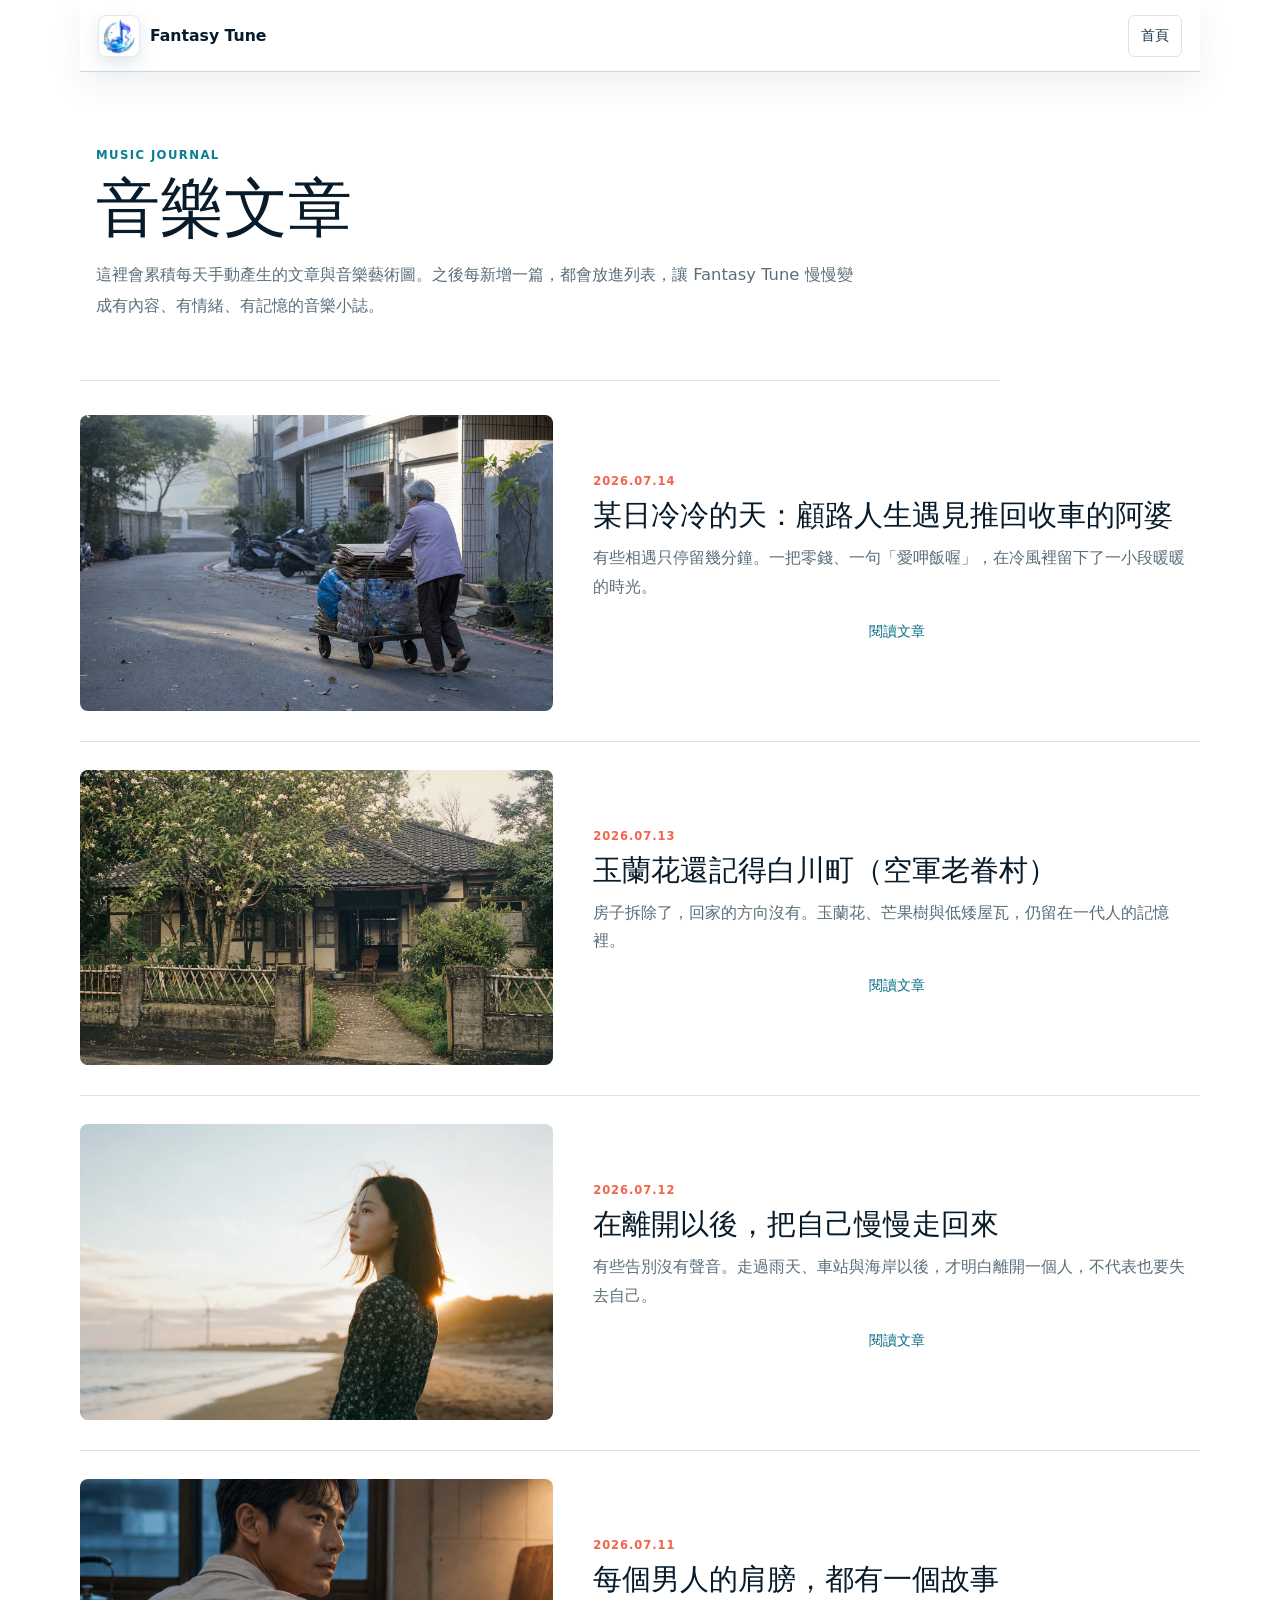
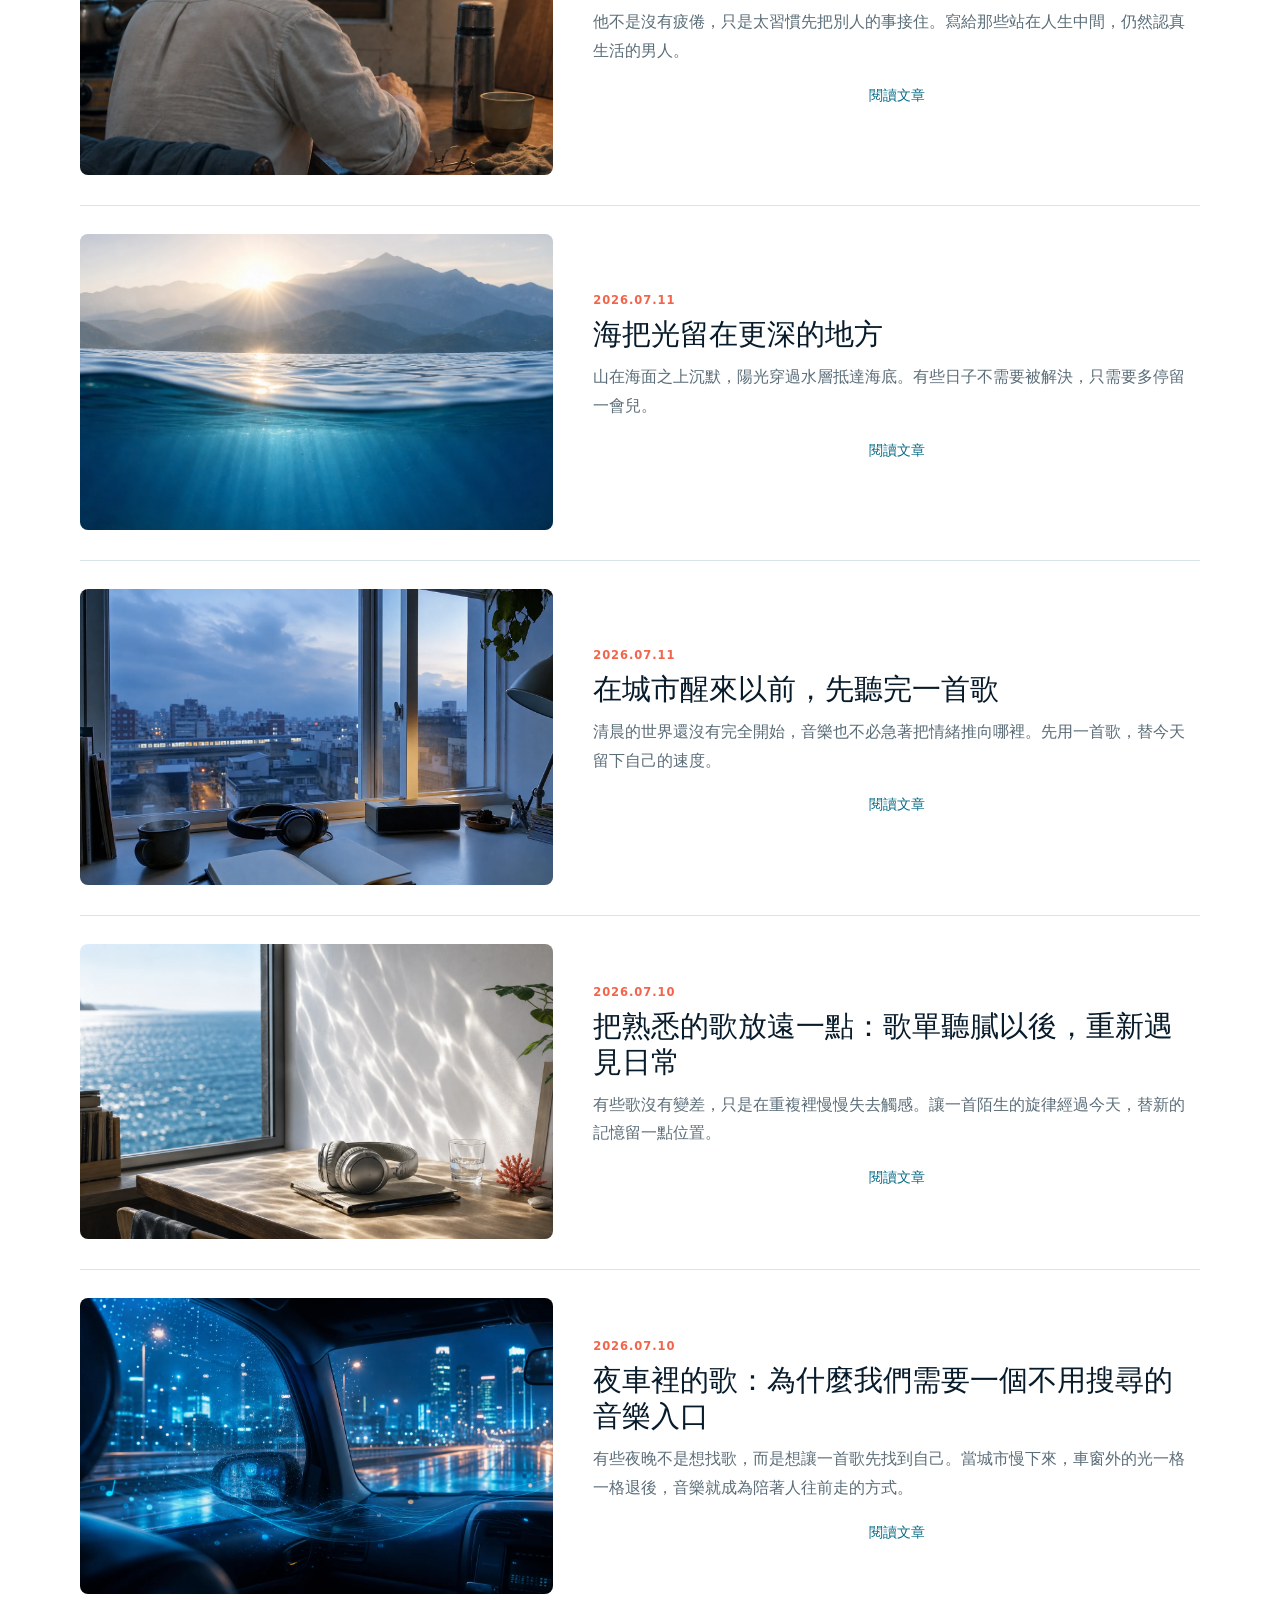
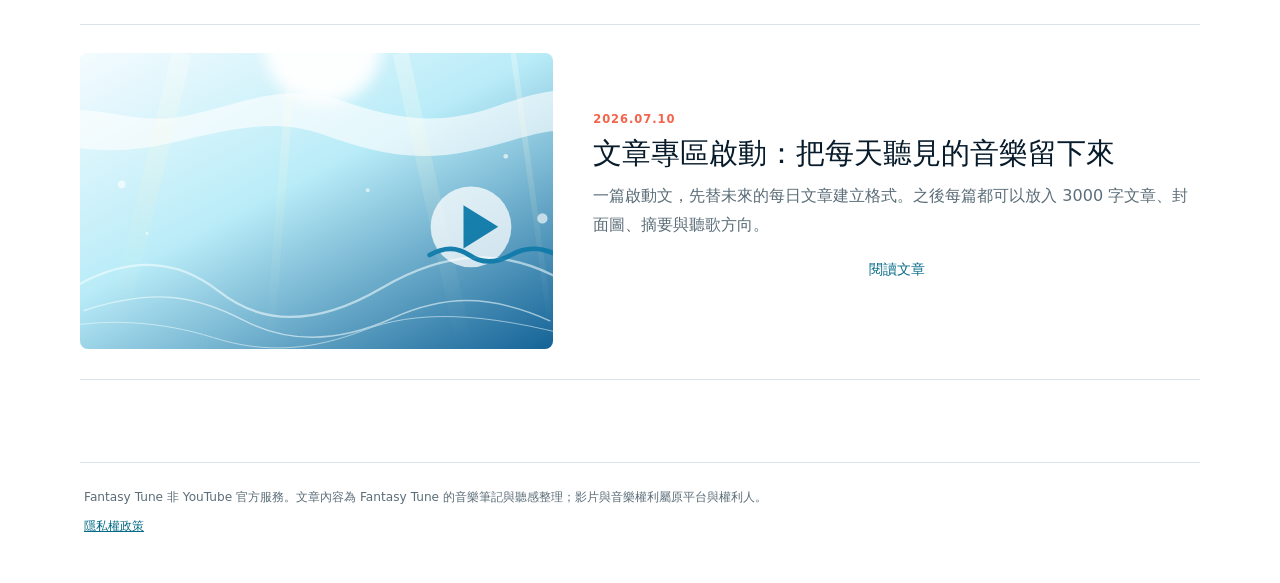
==== commit 02bfd380: "Publish roadside kindness article" ====
--- a/articles.html
+++ b/articles.html
@@ -16,7 +16,7 @@
     <link rel="icon" href="./assets/favicon.ico" sizes="any" />
     <link rel="icon" href="./assets/favicon-32.png" type="image/png" sizes="32x32" />
     <link rel="apple-touch-icon" href="./assets/apple-touch-icon.png" />
-    <link rel="stylesheet" href="./styles.css?v=41" />
+    <link rel="stylesheet" href="./styles.css?v=44" />
   </head>
   <body>
     <div class="app-shell article-shell">
@@ -43,6 +43,25 @@
 
         <section class="article-list" aria-label="文章列表">
           <article class="article-card">
+            <a class="article-cover" href="./articles/2026-07-14-roadside-kindness.html">
+              <img
+                src="./assets/article-2026-07-14-roadside-kindness-01.webp"
+                alt="冷天裡，一位阿婆推著載滿紙箱與瓶罐的回收車走過台灣街道"
+              />
+            </a>
+            <div class="article-card-body">
+              <p class="article-date">2026.07.14</p>
+              <h2>
+                <a href="./articles/2026-07-14-roadside-kindness.html">某日冷冷的天：顧路人生遇見推回收車的阿婆</a>
+              </h2>
+              <p>
+                有些相遇只停留幾分鐘。一把零錢、一句「愛呷飯喔」，在冷風裡留下了一小段暖暖的時光。
+              </p>
+              <a class="text-link" href="./articles/2026-07-14-roadside-kindness.html">閱讀文章</a>
+            </div>
+          </article>
+
+          <article class="article-card">
             <a class="article-cover" href="./articles/2026-07-13-shirakawa-air-force-village.html">
               <img
                 class="article-shirakawa-cover"
--- a/styles.css
+++ b/styles.css
@@ -269,7 +269,7 @@
   overflow: hidden;
   padding: 82px 56px 62px;
   color: #fff;
-  background: #087f9f url("./assets/deepsea-background.webp") center 42% / cover no-repeat;
+  background: #087f9f;
 }
 
 .hero::before {
@@ -277,7 +277,35 @@
   inset: 0;
   z-index: -1;
   content: "";
-  background: rgb(2 34 51 / 30%);
+  background: linear-gradient(90deg, rgb(2 28 43 / 48%) 0%, rgb(2 34 51 / 24%) 58%, rgb(2 34 51 / 30%) 100%);
+}
+
+.hero-backdrop {
+  position: absolute;
+  inset: 0;
+  z-index: -2;
+  overflow: hidden;
+  pointer-events: none;
+}
+
+.hero-backdrop-layer {
+  position: absolute;
+  inset: 0;
+  opacity: 0;
+  background-position: center 42%;
+  background-size: cover;
+  background-repeat: no-repeat;
+  transform: translateZ(0);
+  transition: opacity 1.8s ease;
+  will-change: opacity;
+}
+
+.hero-backdrop-layer:first-child {
+  background-image: url("./assets/deepsea-background.webp");
+}
+
+.hero-backdrop-layer.is-active {
+  opacity: 1;
 }
 
 .hero-copy {
@@ -414,6 +442,21 @@
 
 .hero .secondary-action:hover {
   background: rgb(4 40 57 / 62%);
+}
+
+.hero .work-action {
+  border-color: rgb(180 243 255 / 64%);
+  background: rgb(2 77 100 / 48%);
+}
+
+.work-action svg {
+  width: 18px;
+  height: 18px;
+  fill: none;
+  stroke: currentColor;
+  stroke-linecap: round;
+  stroke-linejoin: round;
+  stroke-width: 1.8;
 }
 
 .secondary-action {
@@ -625,6 +668,226 @@
 
 .ticker-track strong {
   color: var(--ink);
+}
+
+.install-guide {
+  scroll-margin-top: 88px;
+  border-bottom: 1px solid var(--line);
+  background: #f2fbfd;
+}
+
+.install-intro {
+  display: grid;
+  grid-template-columns: 74px minmax(0, 1fr) auto;
+  align-items: center;
+  gap: 22px;
+  padding: 34px 38px 28px;
+}
+
+.install-app-icon {
+  display: grid;
+  width: 74px;
+  height: 74px;
+  place-items: center;
+  overflow: hidden;
+  border: 1px solid rgb(6 93 120 / 16%);
+  border-radius: 8px;
+  background: #fff;
+  box-shadow: 0 12px 30px rgb(7 56 82 / 12%);
+}
+
+.install-app-icon img {
+  width: 100%;
+  height: 100%;
+  object-fit: cover;
+}
+
+.install-copy {
+  min-width: 0;
+}
+
+.install-copy .eyebrow {
+  margin-bottom: 7px;
+  color: var(--teal);
+}
+
+.install-copy h2 {
+  margin-bottom: 8px;
+  color: var(--ink);
+  font-size: 2rem;
+  line-height: 1.12;
+}
+
+.install-copy > p:last-child {
+  max-width: 720px;
+  margin: 0;
+  color: var(--muted);
+  font-size: 0.86rem;
+  line-height: 1.65;
+}
+
+.install-cta {
+  display: inline-flex;
+  min-height: 48px;
+  align-items: center;
+  justify-content: center;
+  gap: 9px;
+  padding: 0 18px;
+  color: #fff;
+  border: 1px solid var(--coral);
+  border-radius: 6px;
+  background: var(--coral);
+  box-shadow: 0 12px 24px rgb(220 75 31 / 18%);
+  cursor: pointer;
+  font-weight: 780;
+}
+
+.install-cta:hover {
+  border-color: var(--deep-ocean);
+  background: var(--deep-ocean);
+  transform: translateY(-1px);
+}
+
+.install-button {
+  color: var(--deep-ocean);
+  border-color: rgb(11 79 134 / 24%);
+  background: var(--ice);
+}
+
+.install-button:hover {
+  color: #fff;
+  border-color: var(--deep-ocean);
+  background: var(--deep-ocean);
+}
+
+.install-button svg,
+.install-cta svg {
+  width: 18px;
+  height: 18px;
+  fill: none;
+  stroke: currentColor;
+  stroke-linecap: round;
+  stroke-linejoin: round;
+  stroke-width: 1.9;
+}
+
+.install-button:disabled,
+.install-cta:disabled {
+  color: var(--muted);
+  border-color: var(--line);
+  background: #fff;
+  box-shadow: none;
+  cursor: default;
+  transform: none;
+}
+
+.install-platform-tabs {
+  display: grid;
+  grid-template-columns: repeat(3, minmax(0, 1fr));
+  width: min(calc(100% - 76px), 620px);
+  margin: 0 38px;
+  border: 1px solid var(--line-strong);
+  border-radius: 6px;
+  background: rgb(255 255 255 / 58%);
+}
+
+.install-platform-tabs button {
+  min-width: 0;
+  min-height: 42px;
+  padding: 0 14px;
+  color: var(--muted);
+  border: 0;
+  background: transparent;
+  cursor: pointer;
+  font-size: 0.82rem;
+  font-weight: 760;
+}
+
+.install-platform-tabs button + button {
+  border-left: 1px solid var(--line);
+}
+
+.install-platform-tabs button[aria-selected="true"] {
+  color: var(--deep-ocean);
+  background: #fff;
+  box-shadow: inset 0 3px var(--teal);
+}
+
+.install-panels {
+  padding: 0 38px;
+}
+
+.install-steps {
+  display: grid;
+  grid-template-columns: repeat(3, minmax(0, 1fr));
+  margin: 0;
+  padding: 28px 0;
+  border-bottom: 1px solid var(--line);
+  list-style: none;
+}
+
+.install-steps[hidden] {
+  display: none;
+}
+
+.install-steps li {
+  display: grid;
+  grid-template-columns: 38px minmax(0, 1fr);
+  align-content: start;
+  gap: 5px 12px;
+  min-width: 0;
+  padding: 2px 28px;
+}
+
+.install-steps li:first-child {
+  padding-left: 0;
+}
+
+.install-steps li:last-child {
+  padding-right: 0;
+}
+
+.install-steps li + li {
+  border-left: 1px solid var(--line);
+}
+
+.install-steps li > span {
+  grid-row: span 2;
+  color: var(--coral);
+  font-family: "SFMono-Regular", Consolas, monospace;
+  font-size: 0.72rem;
+  font-weight: 800;
+}
+
+.install-steps strong {
+  color: var(--ink);
+  font-size: 0.94rem;
+}
+
+.install-steps p {
+  margin: 0;
+  color: var(--muted);
+  font-size: 0.78rem;
+  line-height: 1.62;
+}
+
+.install-support {
+  display: flex;
+  align-items: center;
+  justify-content: space-between;
+  gap: 18px;
+  padding: 16px 38px 20px;
+  color: var(--muted);
+  font-size: 0.74rem;
+}
+
+.install-support p {
+  margin: 0;
+}
+
+.install-support a {
+  color: var(--ocean);
+  font-weight: 760;
 }
 
 .content-map {
@@ -1805,6 +2068,9 @@
   .hero {
     min-height: 700px;
     padding: 68px 32px 48px;
+  }
+
+  .hero-backdrop-layer {
     background-position: 54% 42%;
   }
 
@@ -1909,11 +2175,14 @@
   .hero {
     min-height: 740px;
     padding: 44px 18px 194px;
+  }
+
+  .hero-backdrop-layer {
     background-position: 58% 42%;
   }
 
   .hero::before {
-    background: rgb(2 34 51 / 36%);
+    background: linear-gradient(90deg, rgb(2 28 43 / 48%) 0%, rgb(2 34 51 / 34%) 100%);
   }
 
   .hero-copy {
@@ -1948,6 +2217,10 @@
   .hero-actions {
     display: grid;
     grid-template-columns: 1fr 1fr;
+  }
+
+  .work-action {
+    grid-column: 1 / -1;
   }
 
   .primary-action,
@@ -1984,6 +2257,75 @@
 
   .ticker-track {
     animation-duration: 36s;
+  }
+
+  .install-intro {
+    grid-template-columns: 56px minmax(0, 1fr);
+    gap: 14px;
+    padding: 26px 18px 22px;
+  }
+
+  .install-app-icon {
+    width: 56px;
+    height: 56px;
+  }
+
+  .install-copy h2 {
+    font-size: 1.5rem;
+  }
+
+  .install-copy > p:last-child {
+    font-size: 0.78rem;
+  }
+
+  .install-cta {
+    grid-column: 1 / -1;
+    width: 100%;
+  }
+
+  .install-platform-tabs {
+    width: calc(100% - 36px);
+    margin-inline: 18px;
+  }
+
+  .install-platform-tabs button {
+    padding-inline: 7px;
+    font-size: 0.76rem;
+  }
+
+  .install-panels {
+    padding-inline: 18px;
+  }
+
+  .install-steps {
+    grid-template-columns: 1fr;
+    padding-block: 18px;
+  }
+
+  .install-steps li,
+  .install-steps li:first-child,
+  .install-steps li:last-child {
+    padding: 16px 0;
+  }
+
+  .install-steps li:first-child {
+    padding-top: 2px;
+  }
+
+  .install-steps li:last-child {
+    padding-bottom: 2px;
+  }
+
+  .install-steps li + li {
+    border-top: 1px solid var(--line);
+    border-left: 0;
+  }
+
+  .install-support {
+    align-items: flex-start;
+    flex-direction: column;
+    gap: 7px;
+    padding: 14px 18px 20px;
   }
 
   .content-map {
@@ -2246,6 +2588,11 @@
 }
 
 @media (max-width: 410px) {
+  .install-button {
+    padding-inline: 8px;
+    font-size: 0.78rem;
+  }
+
   .hero h1 {
     font-size: 2.58rem;
   }
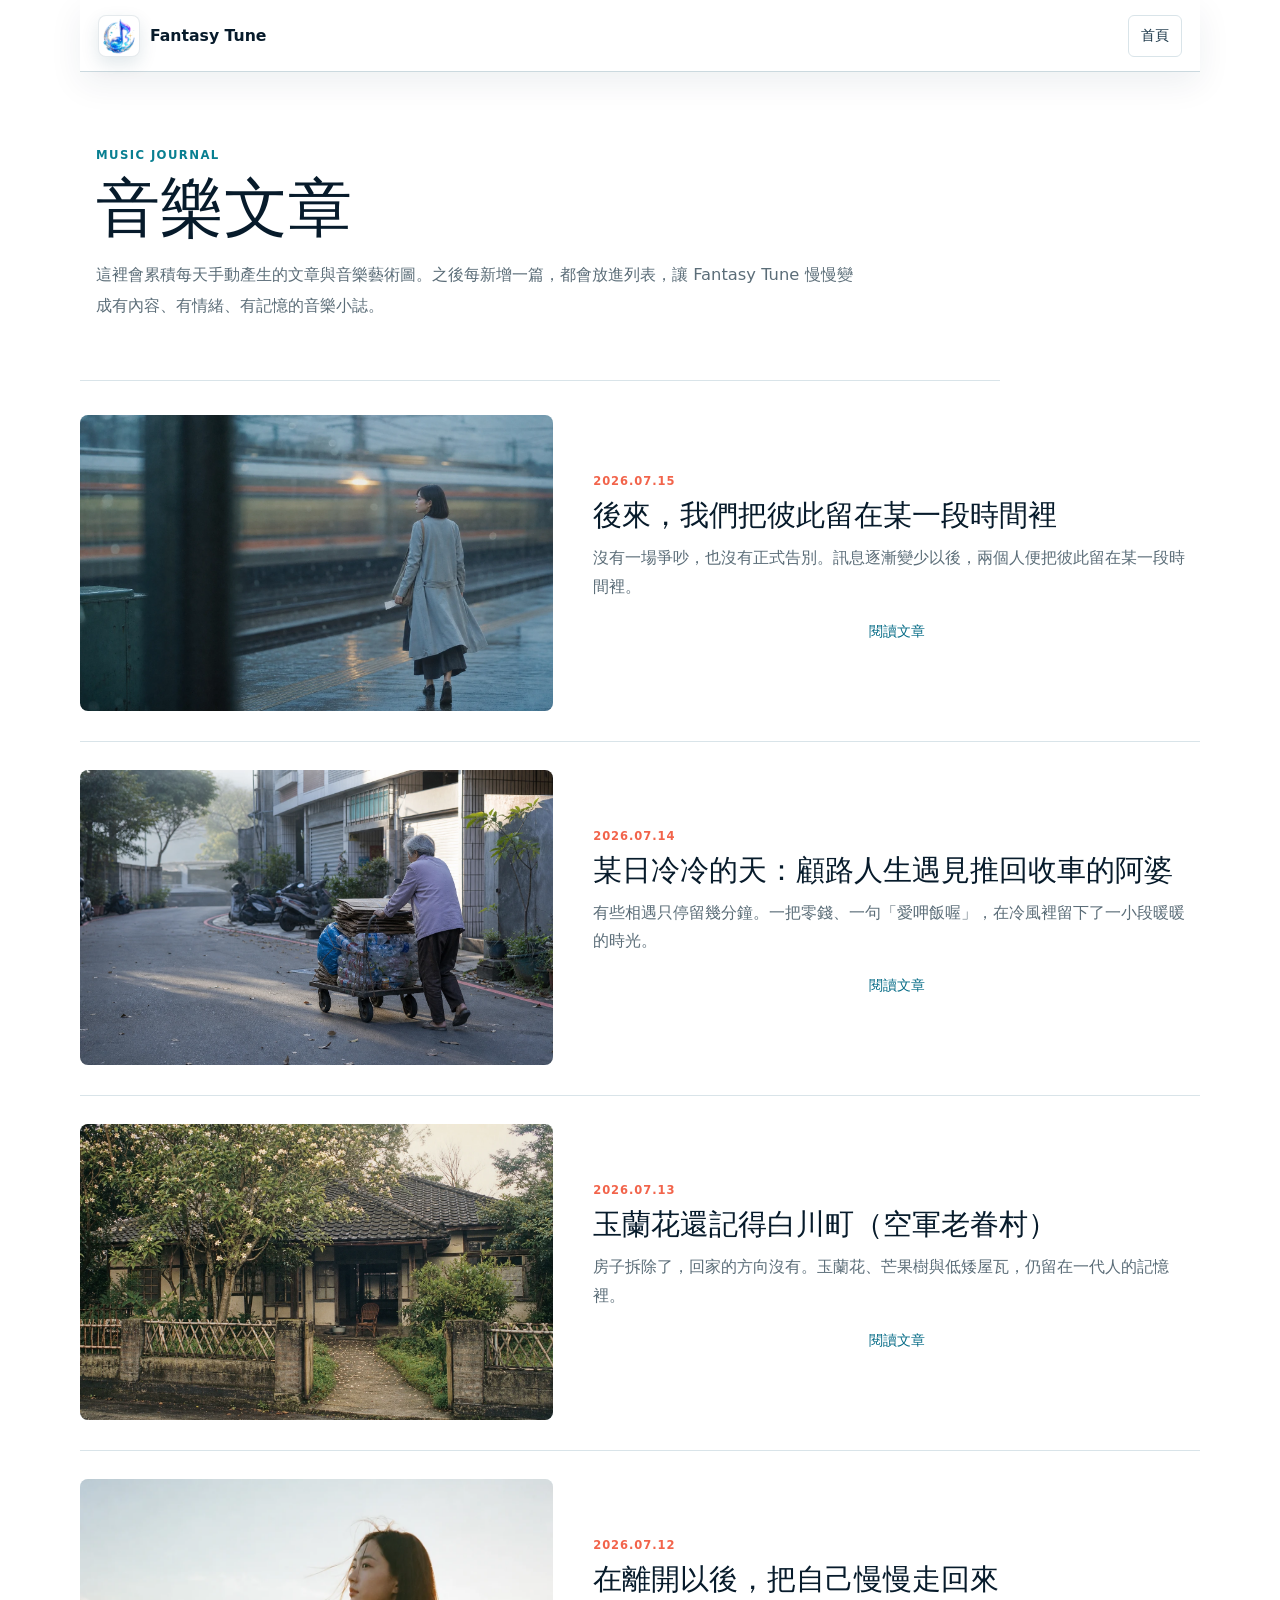
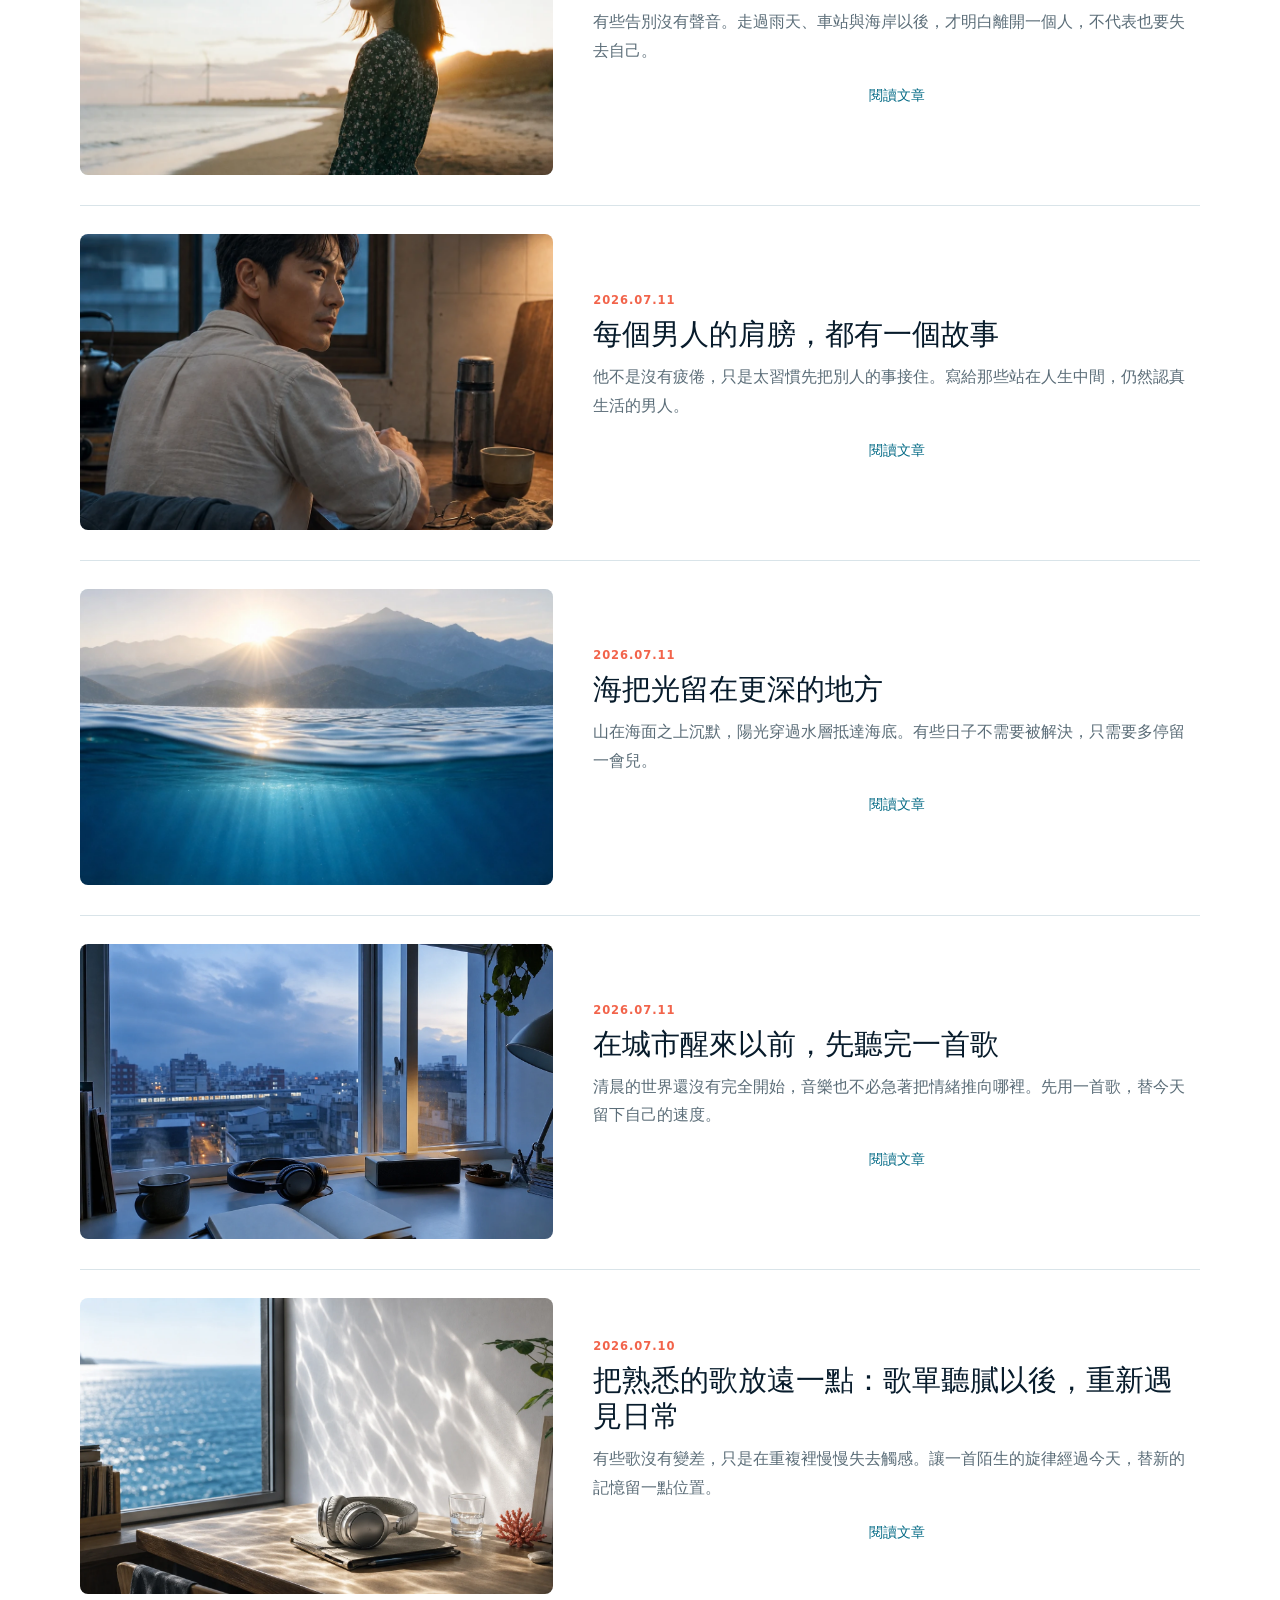
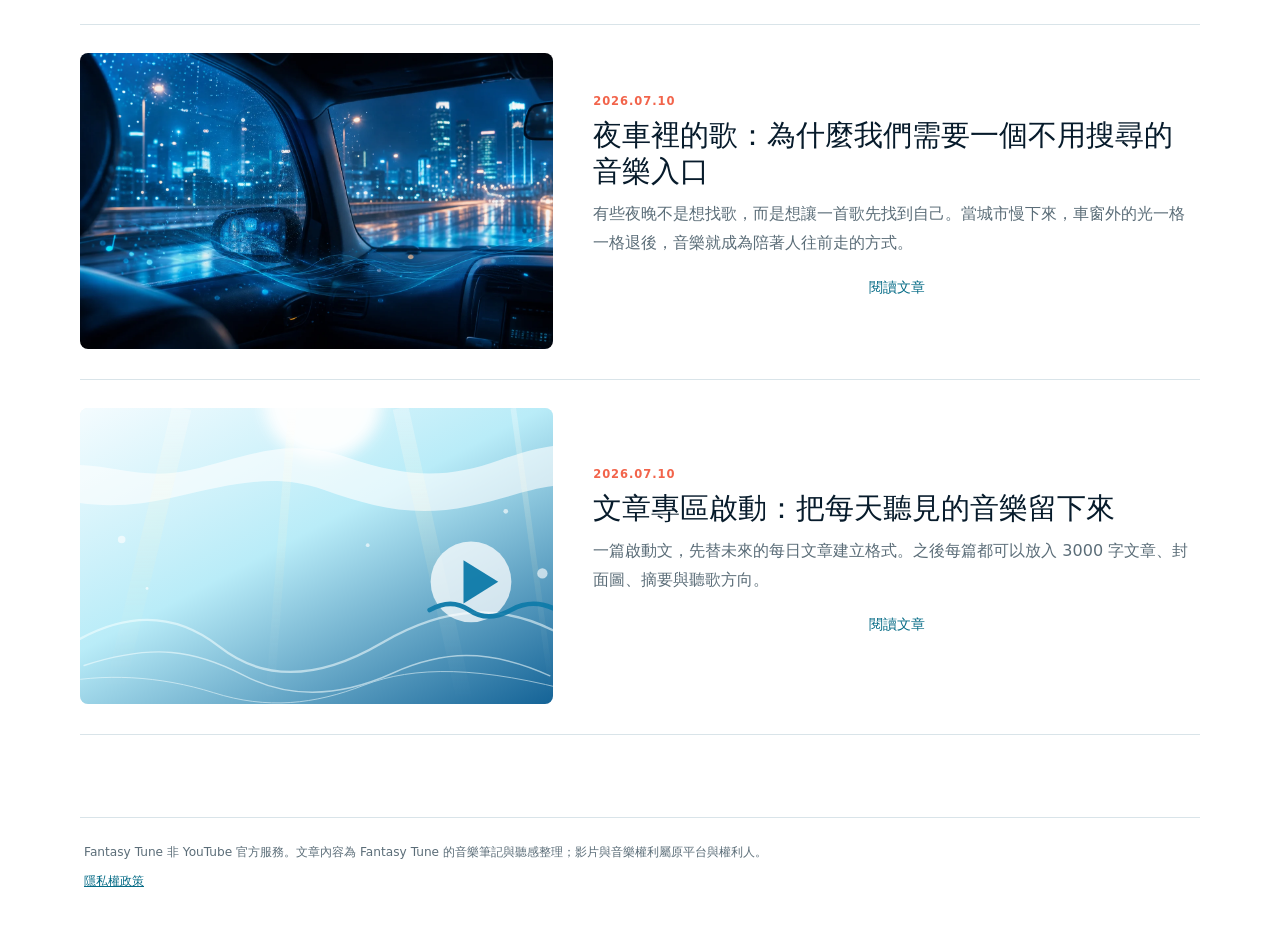
==== commit 39d7206d: "Publish time forgot to say goodbye article" ====
--- a/articles.html
+++ b/articles.html
@@ -43,6 +43,25 @@
 
         <section class="article-list" aria-label="文章列表">
           <article class="article-card">
+            <a class="article-cover" href="./articles/2026-07-15-time-forgot-to-say-goodbye.html">
+              <img
+                src="./assets/article-2026-07-15-time-forgot-goodbye-01.webp"
+                alt="雨後月台上，一名短髮女子走向遠方，列車在背景掠過"
+              />
+            </a>
+            <div class="article-card-body">
+              <p class="article-date">2026.07.15</p>
+              <h2>
+                <a href="./articles/2026-07-15-time-forgot-to-say-goodbye.html">後來，我們把彼此留在某一段時間裡</a>
+              </h2>
+              <p>
+                沒有一場爭吵，也沒有正式告別。訊息逐漸變少以後，兩個人便把彼此留在某一段時間裡。
+              </p>
+              <a class="text-link" href="./articles/2026-07-15-time-forgot-to-say-goodbye.html">閱讀文章</a>
+            </div>
+          </article>
+
+          <article class="article-card">
             <a class="article-cover" href="./articles/2026-07-14-roadside-kindness.html">
               <img
                 src="./assets/article-2026-07-14-roadside-kindness-01.webp"
--- a/styles.css
+++ b/styles.css
@@ -224,11 +224,38 @@
   white-space: nowrap;
 }
 
+.visitor-counter-copy {
+  display: inline-flex;
+  align-items: center;
+}
+
+.visitor-counter-copy strong {
+  font-size: inherit;
+  font-weight: 800;
+}
+
+.visitor-counter-copy small {
+  display: none;
+}
+
+.visitor-counter-long-label {
+  display: none;
+}
+
 .visitor-counter img {
   width: auto;
   max-width: 166px;
   height: 20px;
   object-fit: contain;
+}
+
+.visitor-counter-fallback {
+  color: var(--muted);
+  font-size: 0.75rem;
+}
+
+.mobile-visitor-strip {
+  display: none;
 }
 
 .icon-button {
@@ -2158,8 +2185,54 @@
     margin-left: 0;
   }
 
-  .visitor-counter {
+  .mobile-visitor-strip {
+    display: block;
+    margin: 10px 4px 0;
+  }
+
+  .mobile-visitor-strip .visitor-counter {
+    display: flex;
+    width: 100%;
+    min-height: 64px;
+    justify-content: space-between;
+    gap: 14px;
+    padding: 11px 10px;
+    border-width: 1px 0;
+    border-radius: 0;
+    background: rgb(255 255 255 / 82%);
+  }
+
+  .mobile-visitor-strip .visitor-counter-copy {
+    display: grid;
+    gap: 2px;
+    flex: 1 1 auto;
+    justify-items: start;
+  }
+
+  .mobile-visitor-strip .visitor-counter-copy strong {
+    color: var(--ink-soft);
+    font-size: 0.78rem;
+  }
+
+  .mobile-visitor-strip .visitor-counter-short-label {
     display: none;
+  }
+
+  .mobile-visitor-strip .visitor-counter-long-label {
+    display: inline;
+  }
+
+  .mobile-visitor-strip .visitor-counter-copy small {
+    display: block;
+    color: var(--muted);
+    font-size: 0.68rem;
+    line-height: 1.35;
+  }
+
+  .mobile-visitor-strip .visitor-counter img {
+    flex: 0 1 auto;
+    max-width: min(52vw, 188px);
+    height: 22px;
   }
 
   .icon-button {
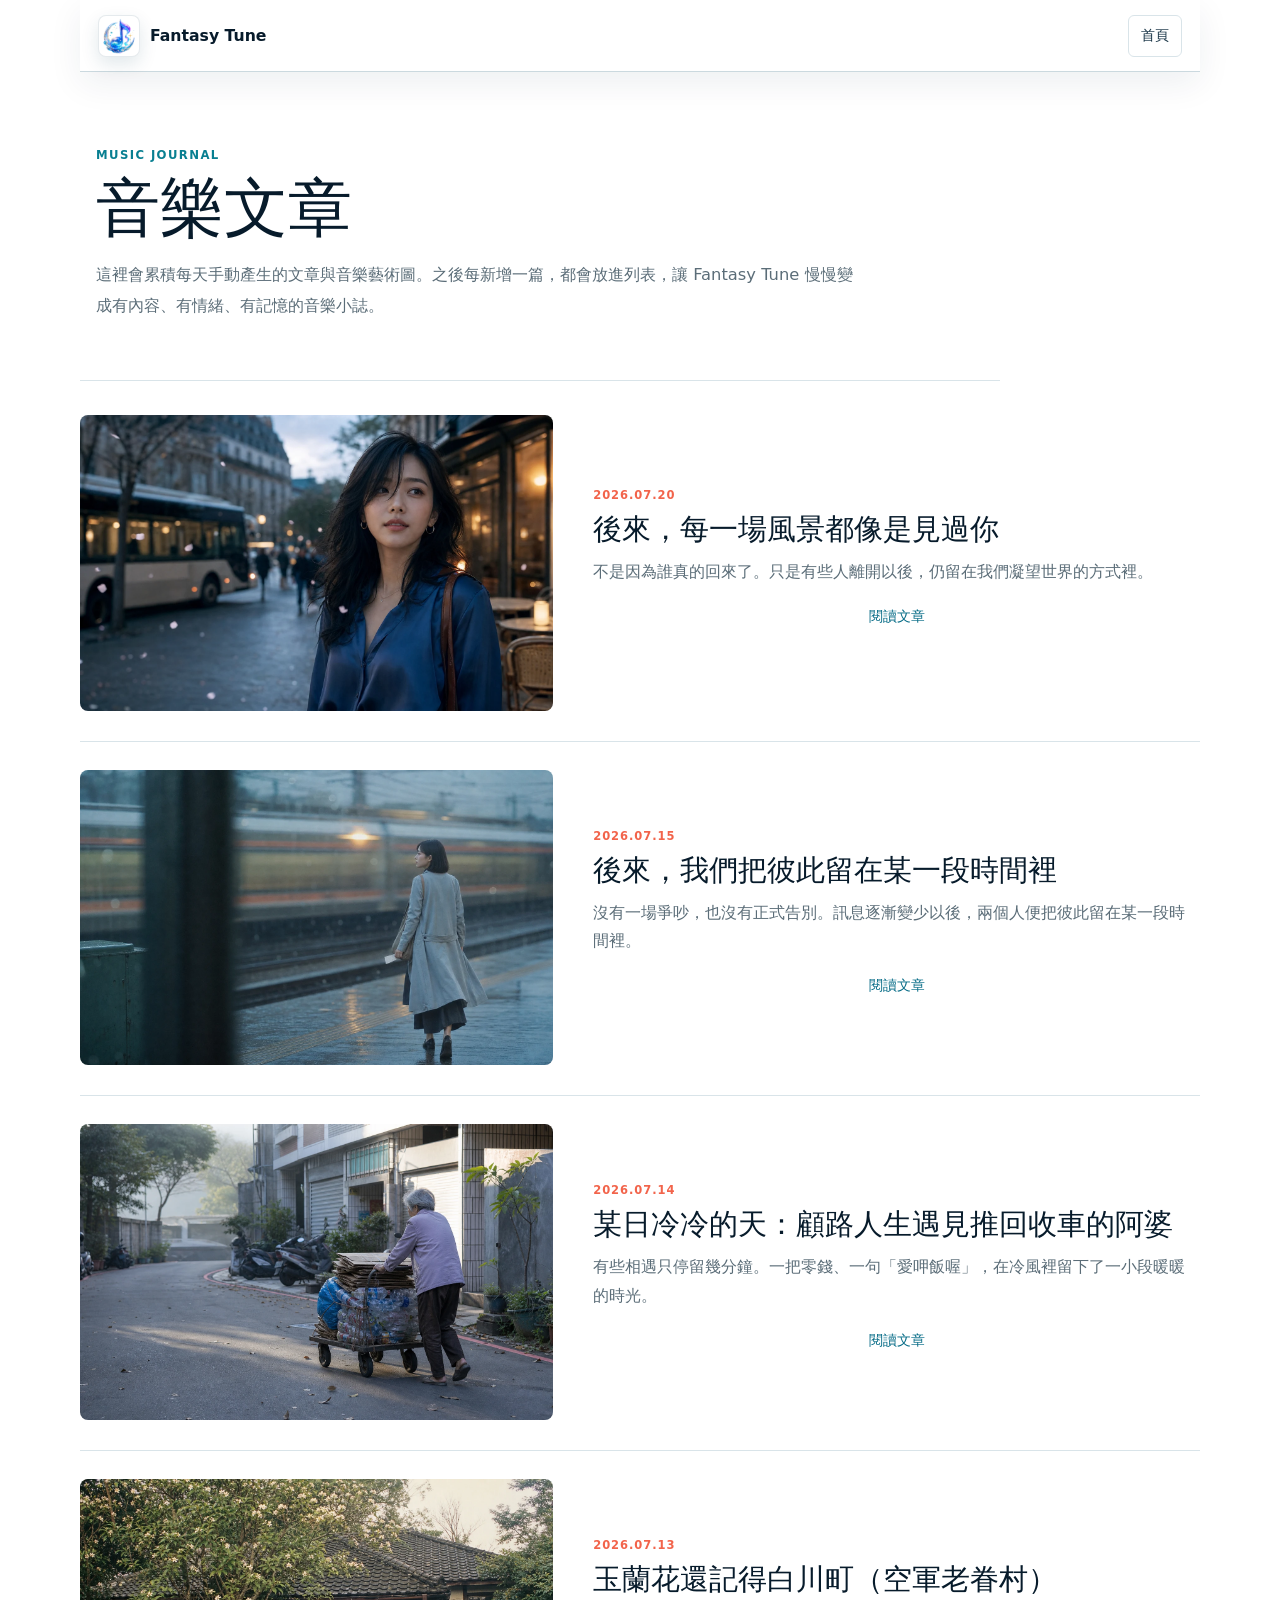
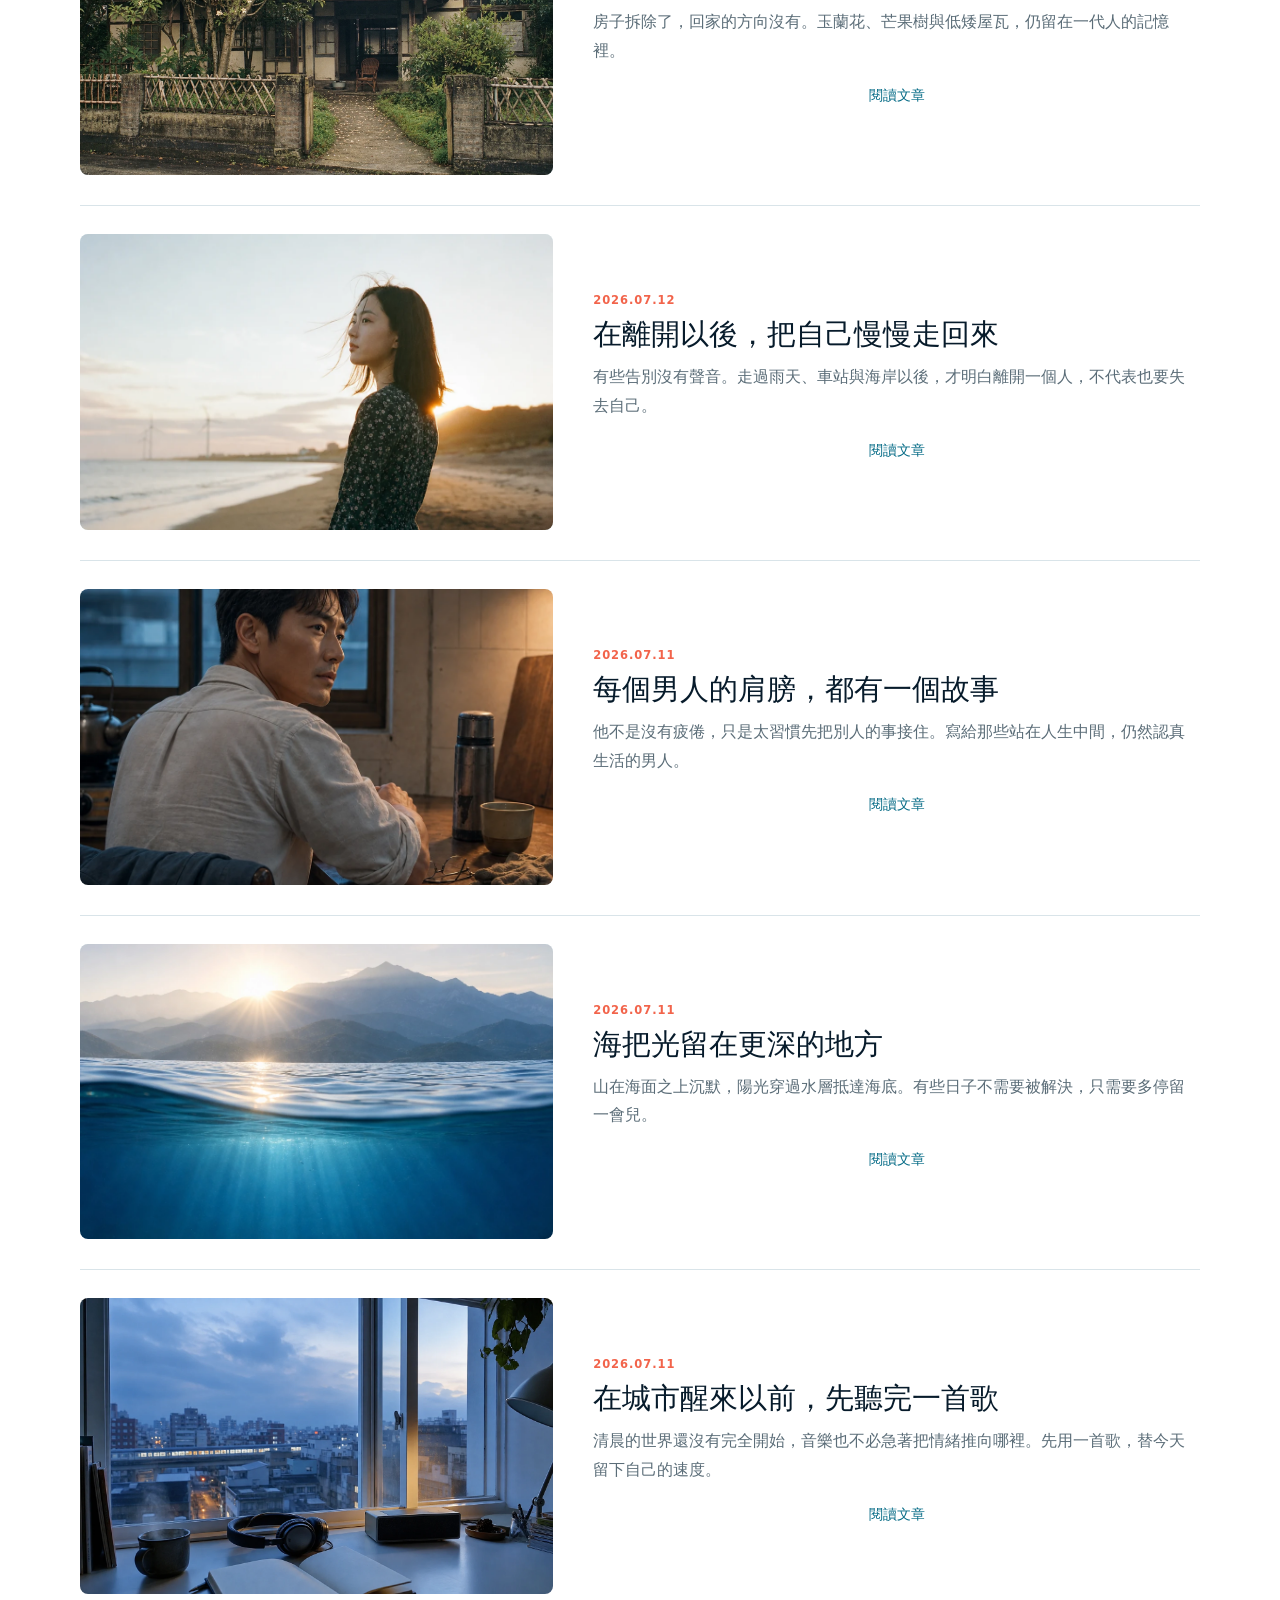
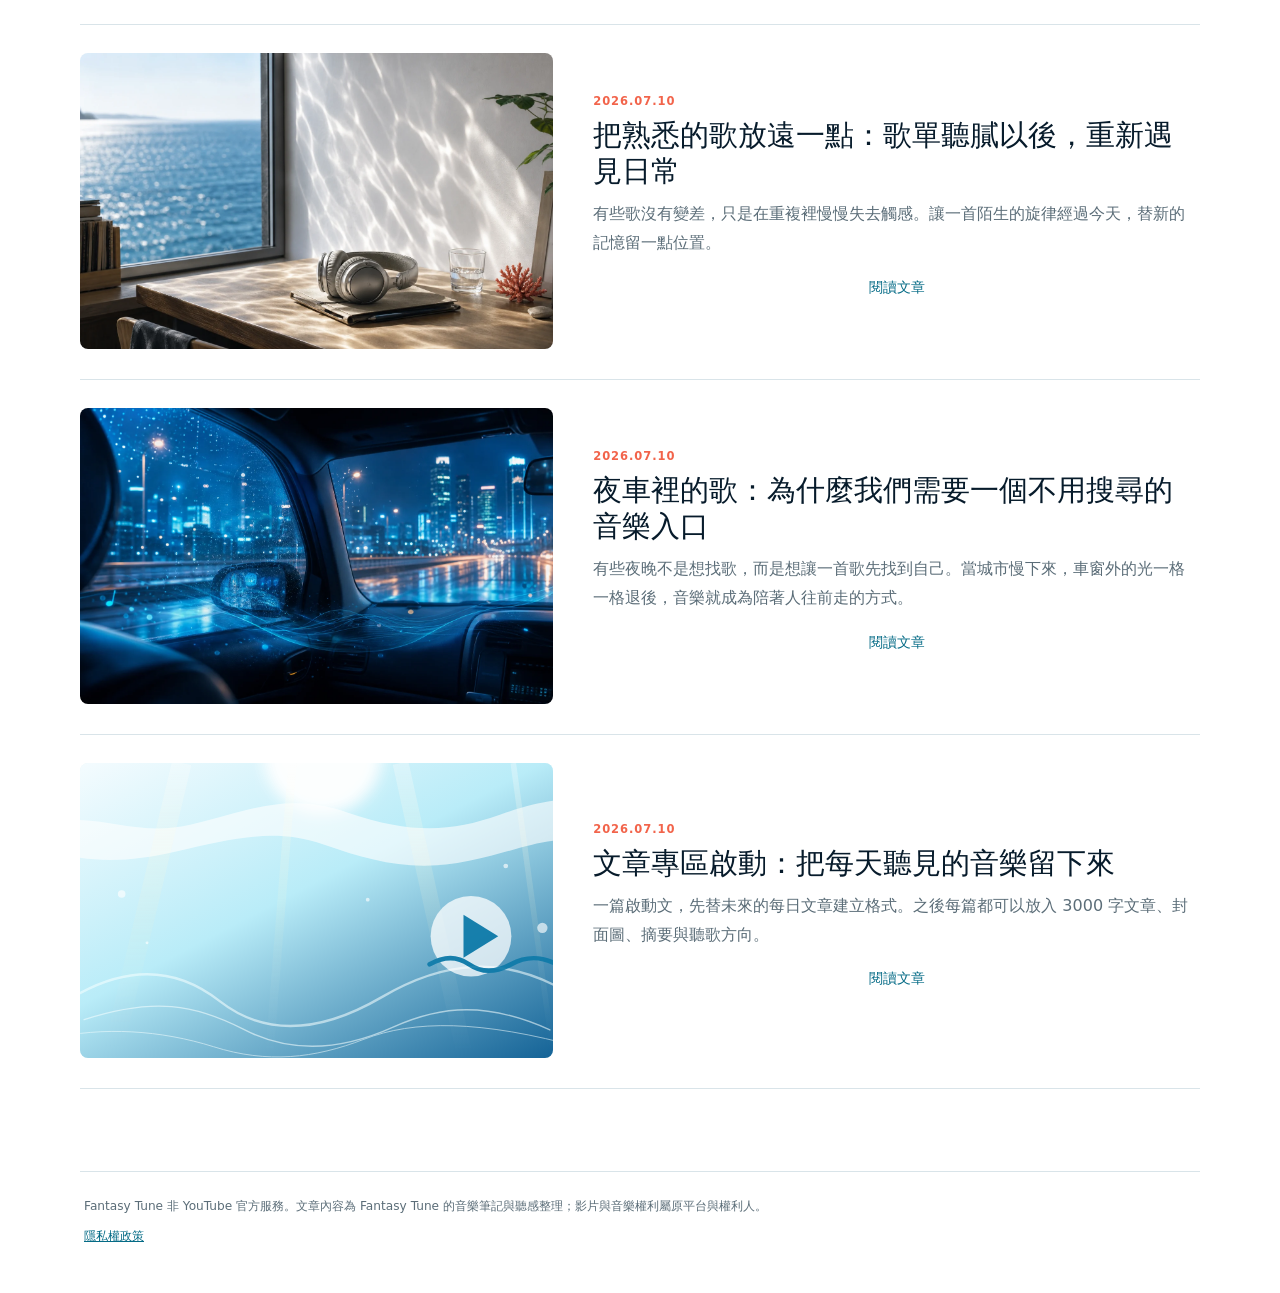
==== commit 6e3eec4f: "Publish as if seeing you article" ====
--- a/articles.html
+++ b/articles.html
@@ -43,6 +43,25 @@
 
         <section class="article-list" aria-label="文章列表">
           <article class="article-card">
+            <a class="article-cover" href="./articles/2026-07-20-as-if-seeing-you.html">
+              <img
+                src="./assets/article-2026-07-20-as-if-seeing-you-01.webp"
+                alt="雨後咖啡館外，一名穿藍色上衣的長髮女子望向街道"
+              />
+            </a>
+            <div class="article-card-body">
+              <p class="article-date">2026.07.20</p>
+              <h2>
+                <a href="./articles/2026-07-20-as-if-seeing-you.html">後來，每一場風景都像是見過你</a>
+              </h2>
+              <p>
+                不是因為誰真的回來了。只是有些人離開以後，仍留在我們凝望世界的方式裡。
+              </p>
+              <a class="text-link" href="./articles/2026-07-20-as-if-seeing-you.html">閱讀文章</a>
+            </div>
+          </article>
+
+          <article class="article-card">
             <a class="article-cover" href="./articles/2026-07-15-time-forgot-to-say-goodbye.html">
               <img
                 src="./assets/article-2026-07-15-time-forgot-goodbye-01.webp"
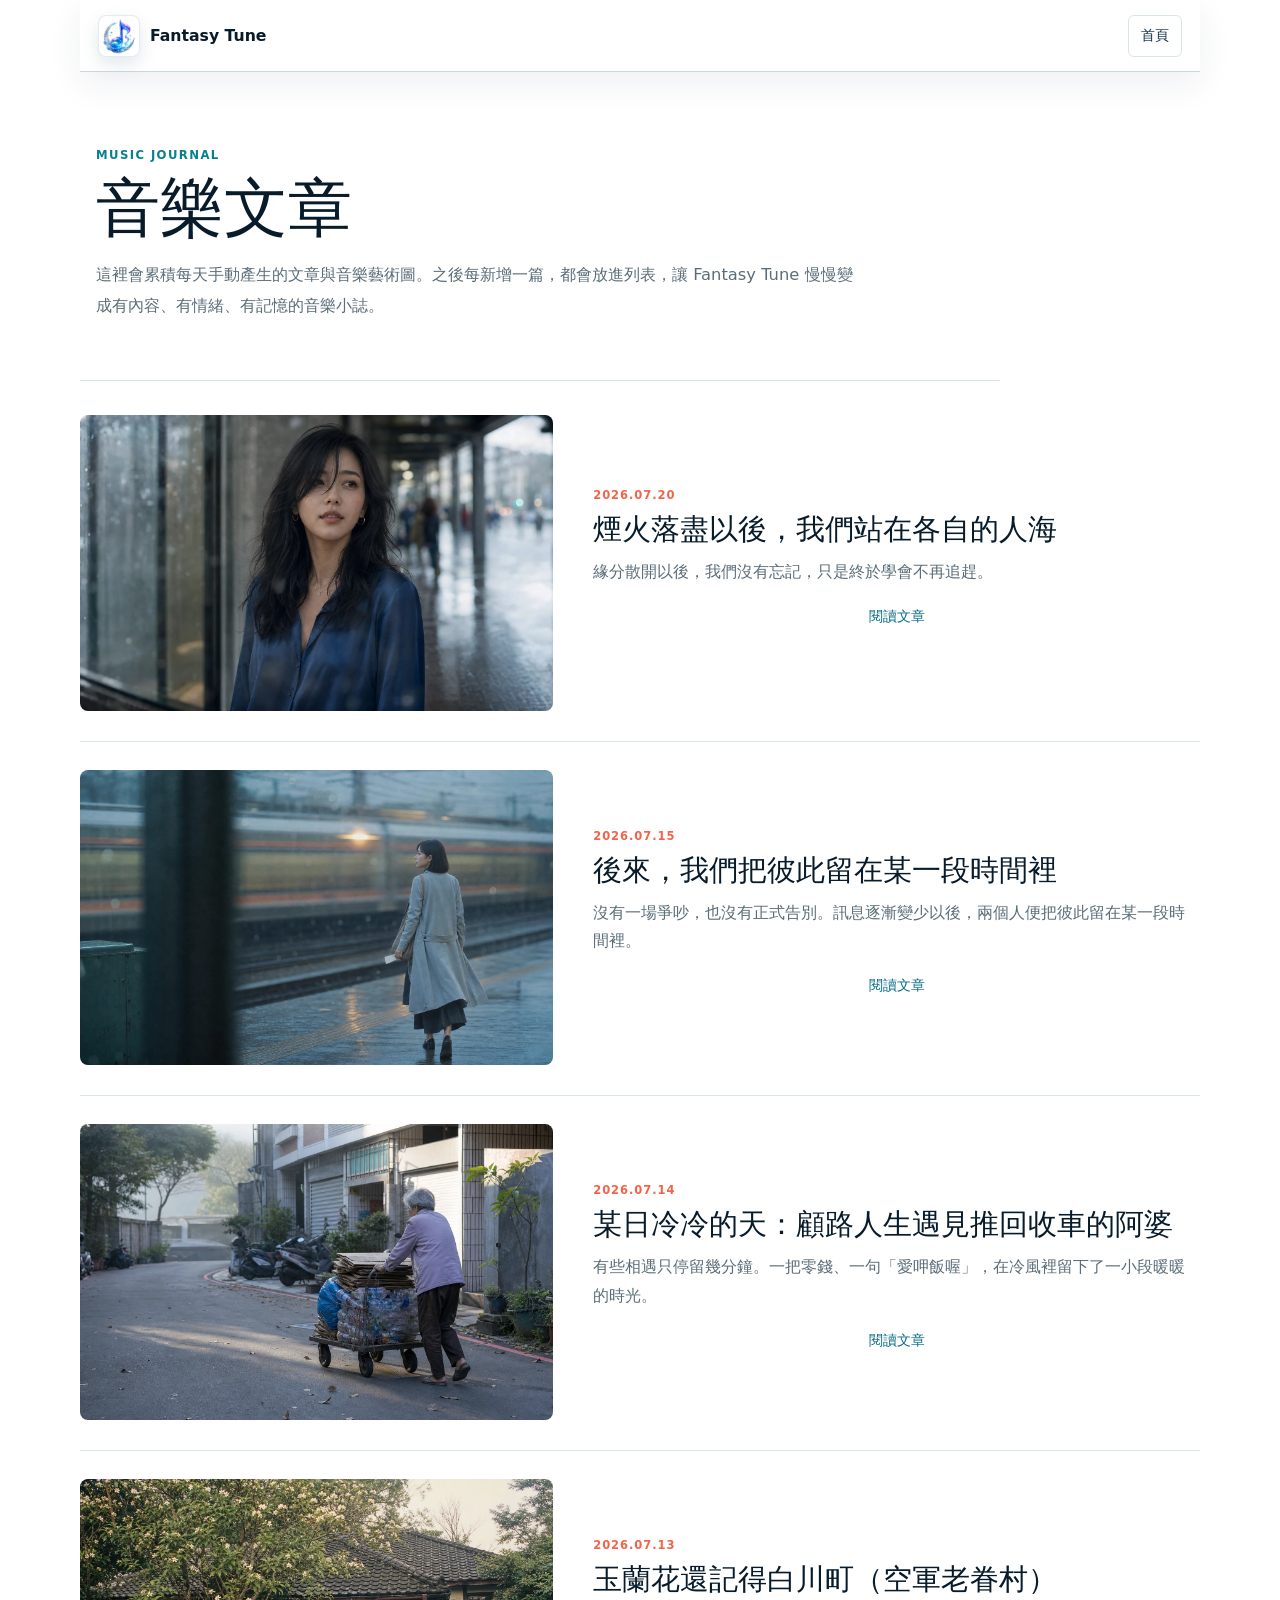
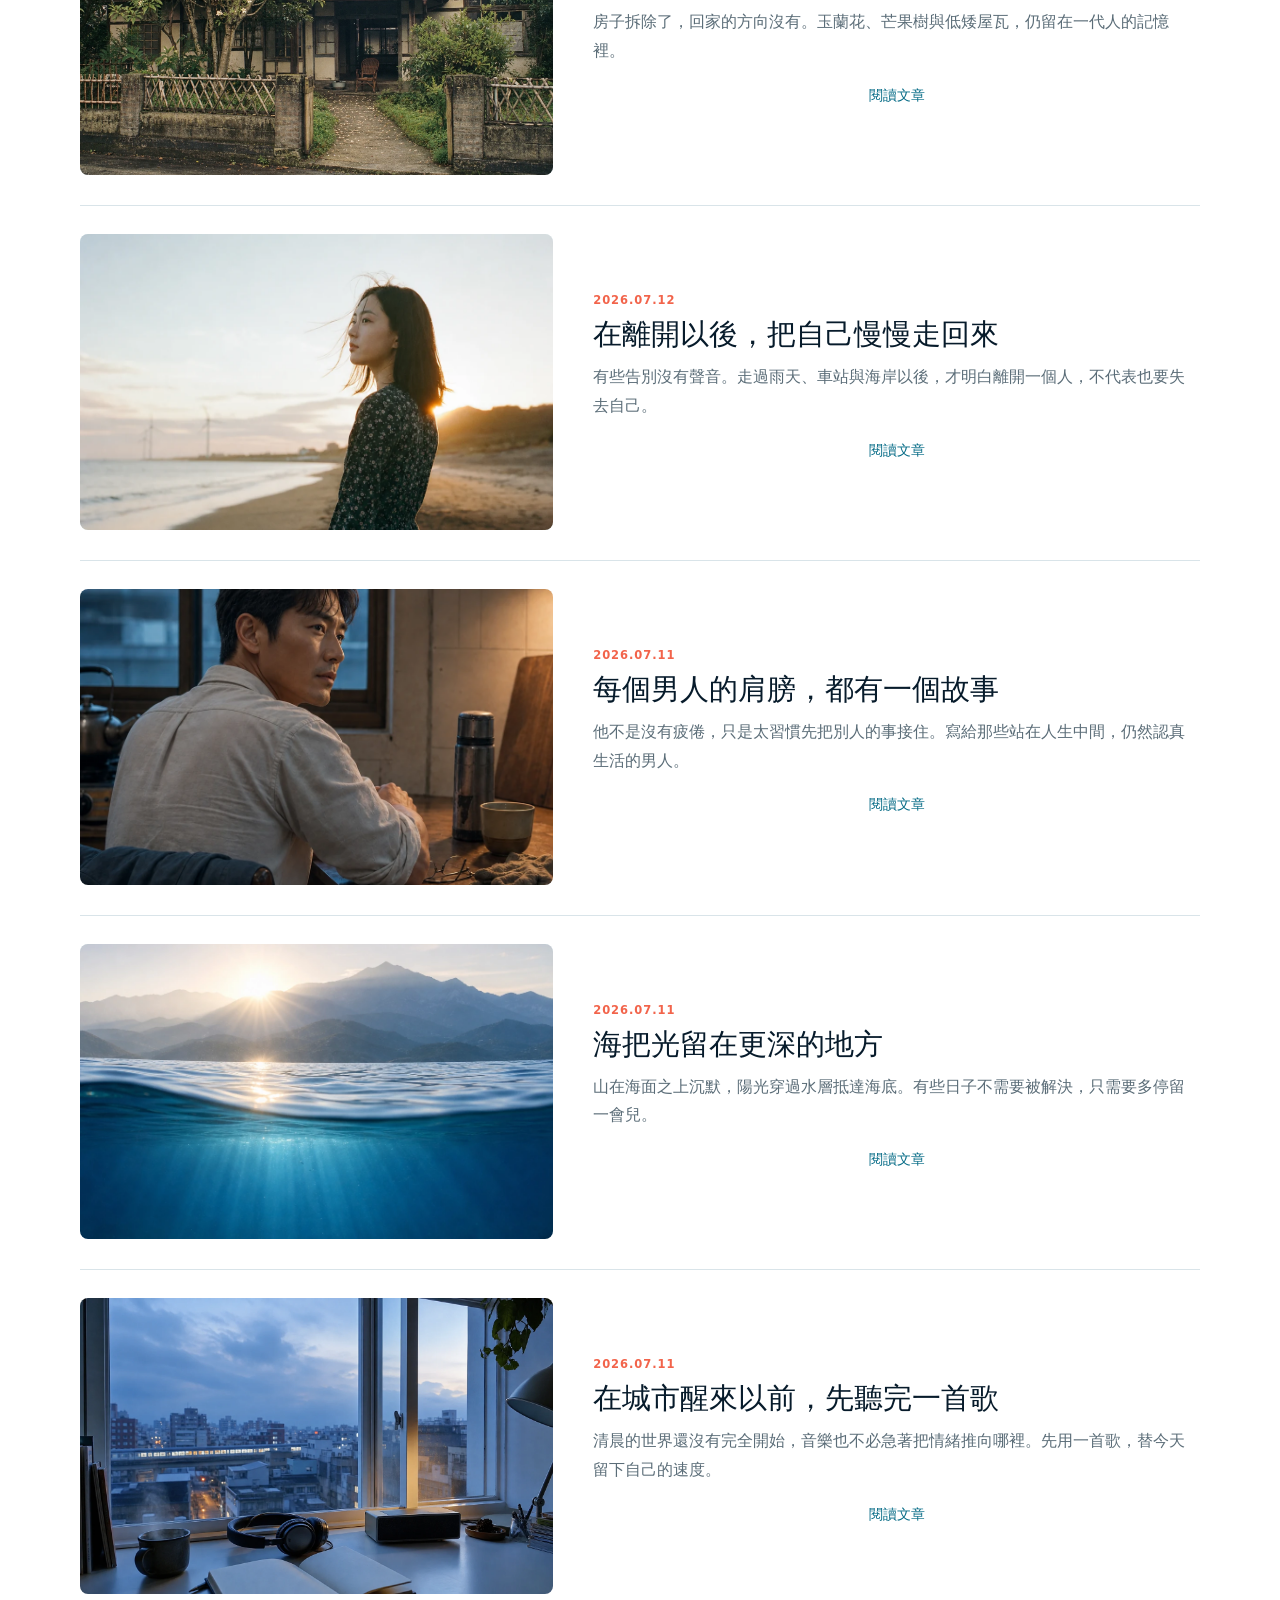
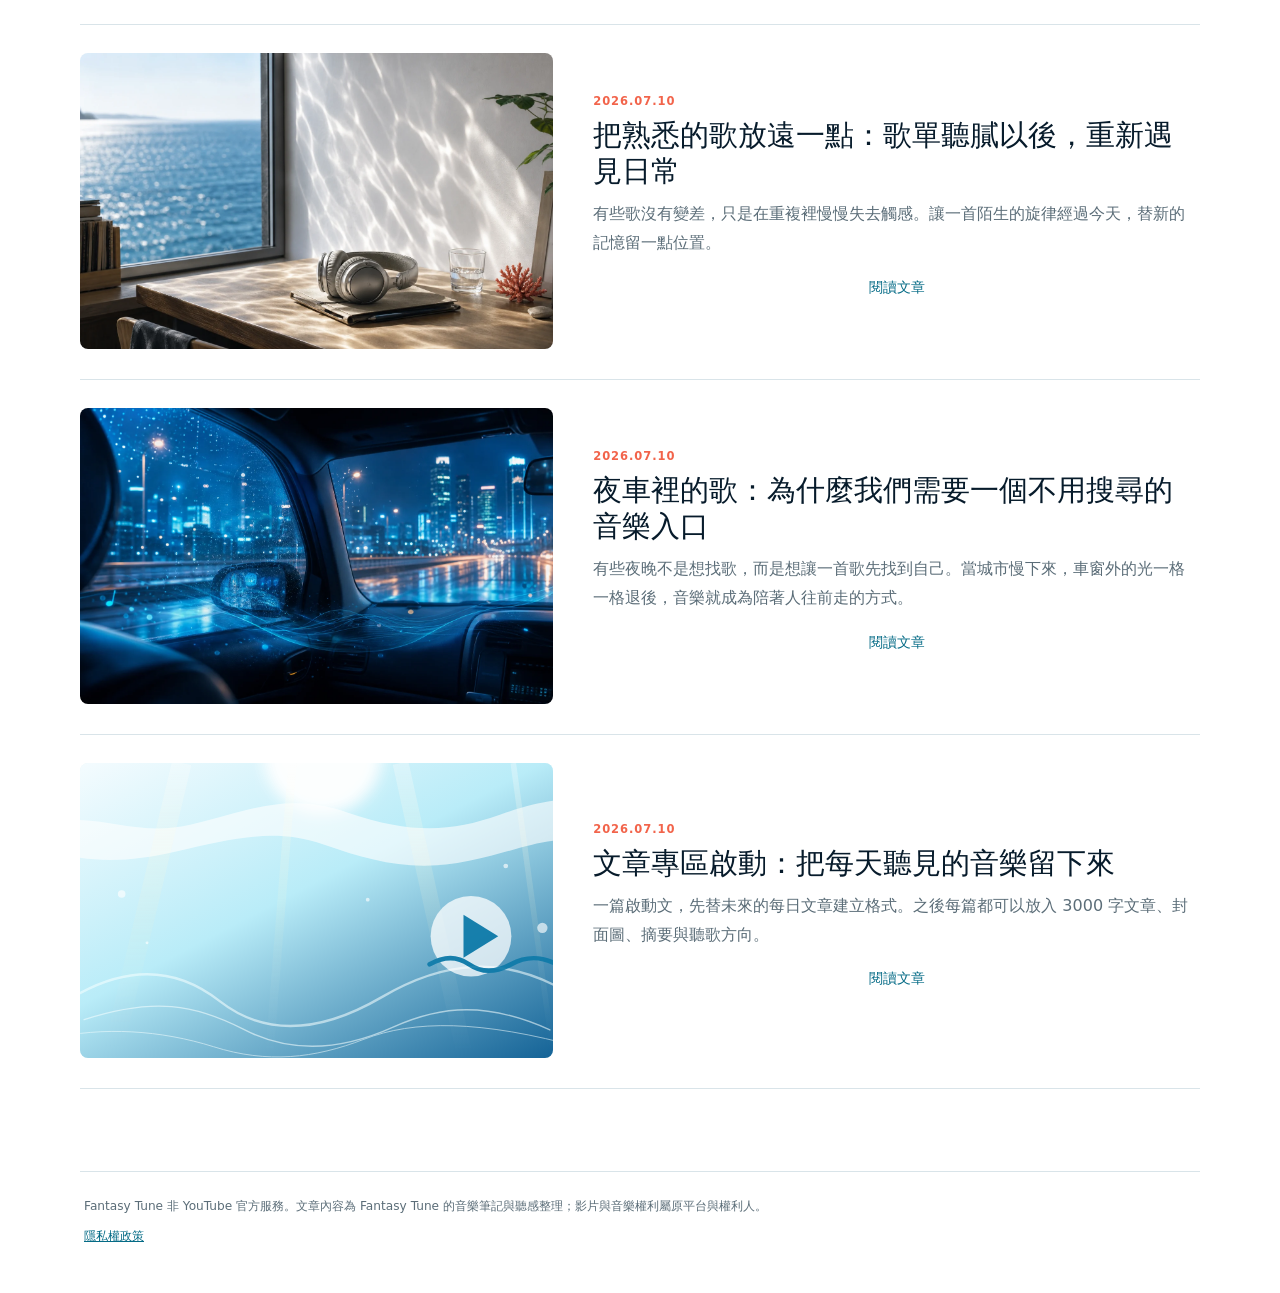
==== commit 39ddcfc5: "Rewrite as if seeing you story" ====
--- a/articles.html
+++ b/articles.html
@@ -52,10 +52,10 @@
             <div class="article-card-body">
               <p class="article-date">2026.07.20</p>
               <h2>
-                <a href="./articles/2026-07-20-as-if-seeing-you.html">後來，每一場風景都像是見過你</a>
-              </h2>
-              <p>
-                不是因為誰真的回來了。只是有些人離開以後，仍留在我們凝望世界的方式裡。
+                <a href="./articles/2026-07-20-as-if-seeing-you.html">煙火落盡以後，我們站在各自的人海</a>
+              </h2>
+              <p>
+                緣分散開以後，我們沒有忘記，只是終於學會不再追趕。
               </p>
               <a class="text-link" href="./articles/2026-07-20-as-if-seeing-you.html">閱讀文章</a>
             </div>
